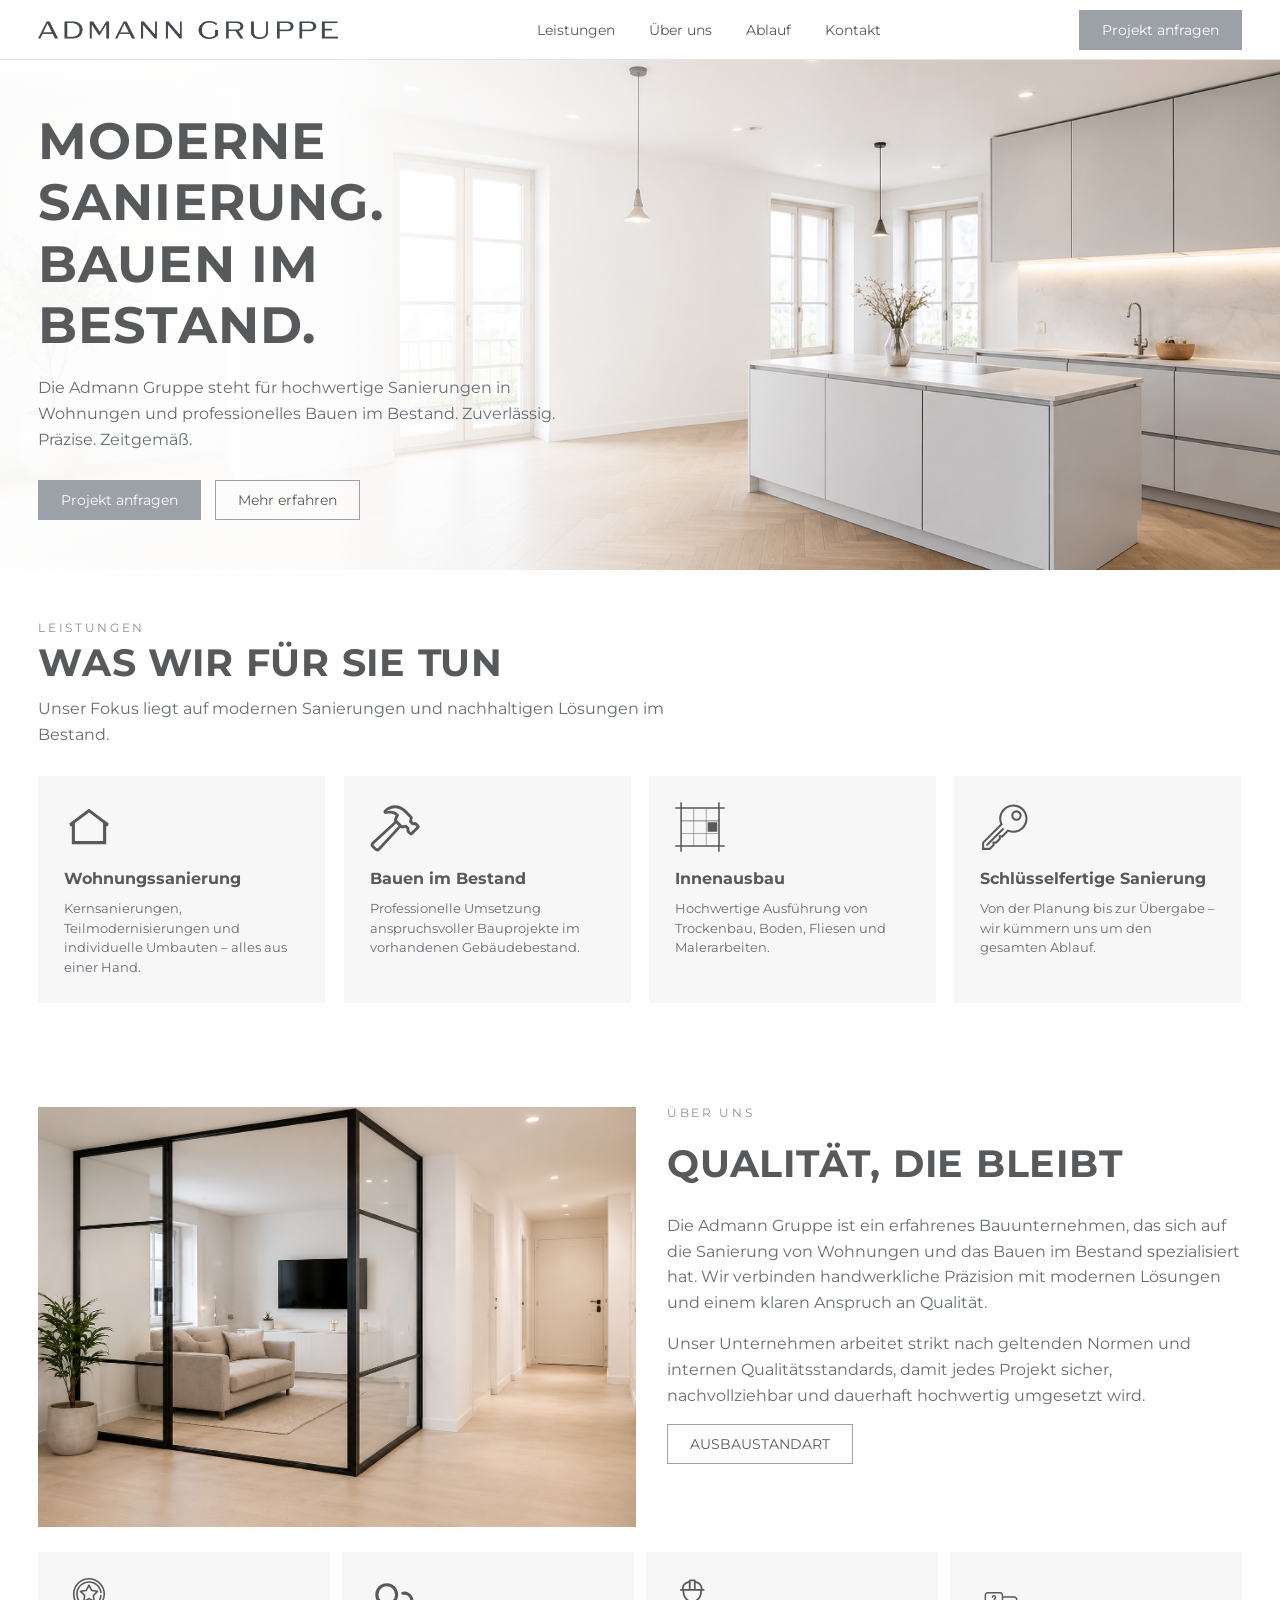
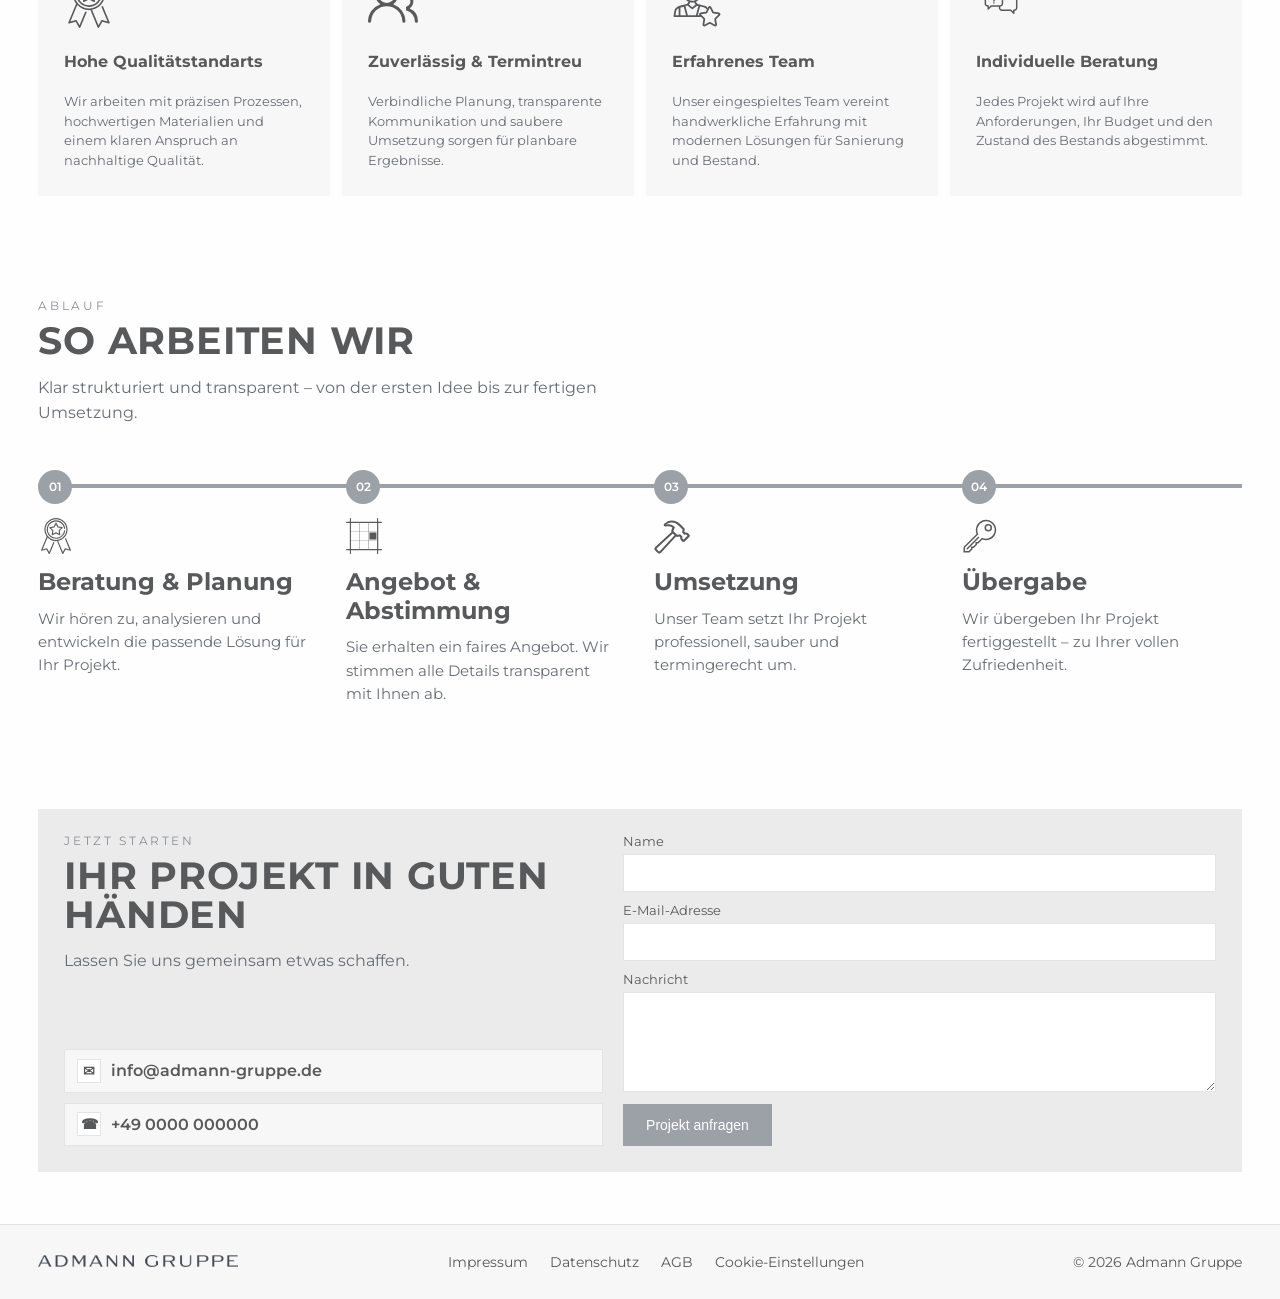
==== index.html @ e755b31b "pdf file add" ====
﻿<!doctype html>
<html lang="de">
<head>
  <meta charset="UTF-8">
  <meta name="viewport" content="width=device-width, initial-scale=1.0">
  <title>Admann Gruppe</title>
  <link rel="preconnect" href="https://fonts.googleapis.com">
  <link rel="preconnect" href="https://fonts.gstatic.com" crossorigin>
  <link href="https://fonts.googleapis.com/css2?family=Montserrat:wght@400;500;600;700&display=swap" rel="stylesheet">
  <link rel="stylesheet" href="css/reset.css">
  <link rel="stylesheet" href="css/styles.css">
</head>
<body>
  <header class="header">
    <div class="container nav">
      <a href="#">
        <img class="logo" src="assets/images/logo.png" alt="Admann Gruppe logo">
      </a>
      <nav class="menu">
        <a href="#services">Leistungen</a>
        <a href="#about">Über uns</a>
        <a href="#process">Ablauf</a>
        <a href="#contact">Kontakt</a>
      </nav>
      <a class="btn btn-fill" href="#contact">Projekt anfragen</a>
      <button class="burger" id="burger" aria-label="Menü öffnen" aria-expanded="false" aria-controls="mobileMenu">
        <span></span><span></span><span></span>
      </button>
    </div>
    <div class="mobile-overlay" id="mobileOverlay"></div>
    <nav class="mobile-menu" id="mobileMenu" aria-hidden="true">
      <button class="mobile-menu__close" id="mobileMenuClose" aria-label="Menü schließen">×</button>
      <a href="#services">Leistungen</a>
      <a href="#about">Über uns</a>
      <a href="#process">Ablauf</a>
      <a href="#contact">Kontakt</a>
      <a class="btn btn-fill" href="#contact">Projekt anfragen</a>
    </nav>
  </header>

  <main>
    <section class="hero">
      <div class="container">
        <div class="hero-content">
          <h1>MODERNE SANIERUNG.<br>BAUEN IM BESTAND.</h1>
          <p>Die Admann Gruppe steht für hochwertige Sanierungen in Wohnungen und professionelles Bauen im Bestand. Zuverlässig. Präzise. Zeitgemäß.</p>
          <div class="hero-actions">
            <a class="btn btn-fill" href="#contact">Projekt anfragen</a>
            <a class="btn btn-ghost" href="#services">Mehr erfahren</a>
          </div>
        </div>
      </div>
    </section>

    <section id="services" class="section services-section">
      <div class="container">
        <div class="services-label">LEISTUNGEN</div>
        <h2>WAS WIR FÜR SIE TUN</h2>
        <p class="services-lead">Unser Fokus liegt auf modernen Sanierungen und nachhaltigen Lösungen im Bestand.</p>
        <div class="services-cards">
          <article class="services-card">
            <img src="./assets/images/icons/home.svg" alt="">
            <h3>Wohnungssanierung</h3>
            <p>Kernsanierungen, Teilmodernisierungen und individuelle Umbauten – alles aus einer Hand.</p>
          </article>
          <article class="services-card">
            <img src="./assets/images/icons/hammer.svg" alt="">
            <h3>Bauen im Bestand</h3>
            <p>Professionelle Umsetzung anspruchsvoller Bauprojekte im vorhandenen Gebäudebestand.</p>
          </article>
          <article class="services-card">
            <img src="./assets/images/icons/square.svg" alt="">
            <h3>Innenausbau</h3>
            <p>Hochwertige Ausführung von Trockenbau, Boden, Fliesen und Malerarbeiten.</p>
          </article>
          <article class="services-card">
            <img src="./assets/images/icons/key.svg" alt="">
            <h3>Schlüsselfertige Sanierung</h3>
            <p>Von der Planung bis zur Übergabe – wir kümmern uns um den gesamten Ablauf.</p>
          </article>
        </div>
      </div>
    </section>

    <section id="about" class="section about-section">
      <div class="container">
        <div class="about-grid">
          <div class="about-image"></div>
          <div class="about-content">
            <div class="about-label">ÜBER UNS</div>
            <h2>QUALITÄT, DIE BLEIBT</h2>
            <p class="about-lead">Die Admann Gruppe ist ein erfahrenes Bauunternehmen, das sich auf die Sanierung von Wohnungen und das Bauen im Bestand spezialisiert hat. Wir verbinden handwerkliche Präzision mit modernen Lösungen und einem klaren Anspruch an Qualität.</p>
            <p class="about-standards">Unser Unternehmen arbeitet strikt nach geltenden Normen und internen Qualitätsstandards, damit jedes Projekt sicher, nachvollziehbar und dauerhaft hochwertig umgesetzt wird.</p>
            <a class="btn btn-ghost about-download" href="./assets/docs/ausbaustandard.pdf" target="_blank" rel="noopener">AUSBAUSTANDART</a>
          </div>
        </div>
        <div class="facts facts--about">
          <div class="fact-item">
            <img src="./assets/images/icons/quality.svg" alt="">
            <span>Hohe Qualitätstandarts</span>
            <p>Wir arbeiten mit präzisen Prozessen, hochwertigen Materialien und einem klaren Anspruch an nachhaltige Qualität.</p>
          </div>
          <div class="fact-item">
            <img src="./assets/images/icons/people.svg" alt="">
            <span>Zuverlässig & Termintreu</span>
            <p>Verbindliche Planung, transparente Kommunikation und saubere Umsetzung sorgen für planbare Ergebnisse.</p>
          </div>
          <div class="fact-item">
            <img src="./assets/images/icons/builder.svg" alt="">
            <span>Erfahrenes Team</span>
            <p>Unser eingespieltes Team vereint handwerkliche Erfahrung mit modernen Lösungen für Sanierung und Bestand.</p>
          </div>
          <div class="fact-item">
            <img src="./assets/images/icons/consultation.svg" alt="">
            <span>Individuelle Beratung</span>
            <p>Jedes Projekt wird auf Ihre Anforderungen, Ihr Budget und den Zustand des Bestands abgestimmt.</p>
          </div>
        </div>
      </div>
    </section>

    <section id="process" class="section process-section">
      <div class="container">
        <div class="process-label">ABLAUF</div>
        <h2>SO ARBEITEN WIR</h2>
        <p class="process-lead">Klar strukturiert und transparent – von der ersten Idee bis zur fertigen Umsetzung.</p>
        <div class="process-steps">
          <article class="timeline-item">
            <span class="timeline-point">01</span>
            <img src="./assets/images/icons/quality.svg" alt="">
            <div class="timeline-text">
              <h3>Beratung & Planung</h3>
              <p>Wir hören zu, analysieren und entwickeln die passende Lösung für Ihr Projekt.</p>
            </div>
          </article>
          <article class="timeline-item">
            <span class="timeline-point">02</span>
            <img src="./assets/images/icons/square.svg" alt="">
            <div class="timeline-text">
              <h3>Angebot & Abstimmung</h3>
              <p>Sie erhalten ein faires Angebot. Wir stimmen alle Details transparent mit Ihnen ab.</p>
            </div>
          </article>
          <article class="timeline-item">
            <span class="timeline-point">03</span>
            <img src="./assets/images/icons/hammer.svg" alt="">
            <div class="timeline-text">
              <h3>Umsetzung</h3>
              <p>Unser Team setzt Ihr Projekt professionell, sauber und termingerecht um.</p>
            </div>
          </article>
          <article class="timeline-item">
            <span class="timeline-point">04</span>
            <img src="./assets/images/icons/key.svg" alt="">
            <div class="timeline-text">
              <h3>Übergabe</h3>
              <p>Wir übergeben Ihr Projekt fertiggestellt – zu Ihrer vollen Zufriedenheit.</p>
            </div>
          </article>
        </div>
      </div>
    </section>

    <section id="contact" class="section contact-section">
      <div class="container cta">
        <div class="cta-intro">
          <div class="contact-label">JETZT STARTEN</div>
          <h2>IHR PROJEKT IN GUTEN HÄNDEN</h2>
          <p>Lassen Sie uns gemeinsam etwas schaffen.</p>
          <div class="contact-data">
            <p>
              <a href="mailto:info@admann-gruppe.de">
                <span class="contact-icon" aria-hidden="true">✉</span>
                <span>info@admann-gruppe.de</span>
              </a>
            </p>
            <p>
              <a href="tel:+490000000000">
                <span class="contact-icon" aria-hidden="true">☎</span>
                <span>+49 0000 000000</span>
              </a>
            </p>
          </div>
        </div>
        <form class="contact-form" action="#" method="post">
          <label>
            <span>Name</span>
            <input type="text" name="name" autocomplete="name" required>
          </label>
          <label>
            <span>E-Mail-Adresse</span>
            <input type="email" name="email" autocomplete="email" required>
          </label>
          <label>
            <span>Nachricht</span>
            <textarea name="message" rows="4" required></textarea>
          </label>
          <button class="btn btn-fill" type="submit">Projekt anfragen</button>
        </form>
      </div>
    </section>
  </main>

  <footer class="footer">
    <div class="container footer-row">
      <div><img src="assets/images/logo.png" alt="Admann Gruppe logo" width="200"></div>
      <div class="foot-links"><a href="./impressum.html">Impressum</a><a href="./datenschutz.html">Datenschutz</a><a href="./abg.html">AGB</a><a href="about:blank">Cookie-Einstellungen</a></div>
      <div>© <span id="year"></span> Admann Gruppe</div>
    </div>
  </footer>

  <div class="success-toast-backdrop" id="successToastBackdrop" aria-hidden="true"></div>
  <div class="success-toast" id="successToast" role="status" aria-live="polite" aria-hidden="true">
    <p>Vielen Dank! Ihre Nachricht wurde erfolgreich gesendet.</p>
    <button type="button" class="success-toast__close" id="successToastClose" aria-label="Meldung schließen">×</button>
  </div>

  <script src="script.js"></script>
</body>
</html>
---- css/styles.css ----
:root {
  --bg: #fefefe;
  --text: #58595b;
  --black: #000000;
  --light-gray: #f7f7f7;
  --medium-gray: #ededed;
  --gray: #9ca1a7;
  --muted: #676d74;
  --line: #e4e4e4;
  --card: #ebebeb;
}

* { box-sizing: border-box; }
body {
  margin: 0;
  font-family: "Montserrat", sans-serif;
  background: var(--bg);
  color: var(--text);
  padding-top: 60px;
  min-height: 100vh;
  display: flex;
  flex-direction: column;
}
main {
  flex: 1 0 auto;
}

a { color: inherit; text-decoration: none; }
.container { width: min(1440px, 94vw); margin: 0 auto; }

.header {
  position: fixed;
  top: 0;
  left: 0;
  width: 100%;
  height: 60px;
  background: #fff;
  border-bottom: 1px solid var(--line);
  z-index: 100;
}
.nav {
  min-height: 60px;
  display: flex;
  align-items: center;
  justify-content: space-between;
  gap: 24px;
}
.brand { letter-spacing: .08em; font-weight: 500; }
.logo {
  display: block;
  height: auto;
  width: 300px;
}
.menu { display: flex; gap: 34px; font-size: 14px; }
.menu a {
  position: relative;
  padding: 4px 0;
  transition: color .2s ease;
}
.menu a:hover {
  color: var(--black);
}
.burger {
  display: none;
  width: 38px;
  height: 38px;
  border: 1px solid var(--line);
  background: #fff;
  padding: 7px 7px;
  cursor: pointer;
}
.burger span {
  display: block;
  height: 2px;
  background: var(--text);
  margin: 4px 0;
  transition: transform .28s ease, opacity .2s ease;
}

.btn {
  padding: 12px 22px;
  border: 1px solid #9ca1a7;
  font-size: 14px;
  transition: background-color .2s ease, color .2s ease, border-color .2s ease, transform .12s ease;
  text-align: center;
}
.btn-fill { background: var(--gray); color: #fff; }
.btn-ghost { background: transparent; color: var(--text); }
.btn-fill:hover {
  background: var(--text);
  border-color: var(--text);
}
.btn-fill:active {
  background: #4f545b;
  border-color: #4f545b;
  transform: translateY(1px);
}
.btn-ghost:hover {
  background: var(--medium-gray);
  border-color: var(--gray);
  color: var(--text);
}
.btn-ghost:active {
  background: #e2e2e2;
  border-color: #8f959c;
  transform: translateY(1px);
}
.btn:focus-visible {
  outline: 2px solid var(--text);
  outline-offset: 2px;
}

.hero {
  position: relative;
  isolation: isolate;
  min-height: clamp(420px, 58vw, 510px);
  display: grid;
  align-items: center;
  background-image: url("../assets/images/hero.jpg");
  background-repeat: no-repeat;
  background-size: cover;
  background-position: right center;
}
.hero::before {
  content: "";
  position: absolute;
  inset: 0;
  background: linear-gradient(90deg, rgba(255,255,255,.96) 0 26%, rgba(255,255,255,.55) 46%, rgba(255,255,255,0) 72%);
  pointer-events: none;
  z-index: 0;
}
.hero-content {
  position: relative;
  z-index: 1;
  max-width: 560px;
}
h1 { margin: 0 0 20px; font-size: clamp(38px, 4vw, 58px); line-height: 1.2; letter-spacing: .02em; }
h2 { margin: 0 0 14px; font-size: clamp(28px, 3vw, 42px); letter-spacing: .02em; }
h3 { margin: 0 0 10px; font-size: 22px; }
p { margin: 0; color: var(--muted); line-height: 1.6; font-size: 16px; }
.hero-actions { margin-top: 28px; display: flex; gap: 14px; }

.section { padding: 52px 0; }
.services-label,
.about-label,
.process-label,
.contact-label {
  font-size: 12px;
  letter-spacing: .22em;
  color: #8a8f96;
  margin-bottom: 10px;
}

.services-lead,
.process-lead { max-width: 640px; margin-bottom: 28px; }

.services-cards {
  display: grid;
  grid-template-columns: repeat(4, minmax(0, 1fr));
  gap: 18px;
  align-items: stretch;
}
.services-card {
  background: var(--light-gray);
  padding: 26px;
  min-height: 210px;
  height: 100%;
  transition: transform .2s ease, box-shadow .2s ease;
  container-type: inline-size;
}
.services-card img {
  width: 50px;
  height: 50px;
  display: inline-block;
  margin-bottom: 14px;
  object-fit: contain;
}
.services-card:hover {
  transform: translateY(-3px);
  box-shadow: 0 12px 26px rgba(0,0,0,.08);
}
.services-card h3 {
  font-size: clamp(16px, 5.8cqw, 22px);
  line-height: 1.25;
  overflow-wrap: normal;
  word-break: normal;
}
.services-card p {
  font-size: clamp(13px, 3.9cqw, 16px);
  line-height: 1.5;
  overflow-wrap: normal;
  word-break: normal;
}

.about-grid {
  display: grid;
  grid-template-columns: minmax(0, 1.02fr) minmax(0, .98fr);
  gap: clamp(18px, 2.4vw, 34px);
  align-items: start;
}
.about-image {
  width: 100%;
  min-height: clamp(300px, 34vw, 420px);
  aspect-ratio: 16 / 10;
  background-image: url("../assets/images/uber-uns.png");
  background-repeat: no-repeat;
  background-size: cover;
  background-position: center;
}
.about-content {
  display: grid;
  gap: 16px;
  align-content: start;
  min-width: 0;
}
.about-lead {
  max-width: 62ch;
}
.about-standards {
  max-width: 62ch;
}
.about-download {
  justify-self: start;
}
.facts {
  margin-top: 4px;
  display: grid;
  grid-template-columns: repeat(4, minmax(120px, 1fr));
  gap: 12px;
  min-width: 0;
}
.facts--about {
  margin-top: clamp(16px, 2vw, 26px);
}
.fact-item {
  display: flex;
  flex-direction: column;
  align-items: flex-start;
  gap: 10px;
  padding: 26px;
  min-height: 210px;
  height: 100%;
  background: var(--light-gray);
  transition: transform .2s ease, box-shadow .2s ease;
  container-type: inline-size;
}
.fact-item img {
  width: 50px;
  height: 50px;
  display: inline-block;
  margin-bottom: 14px;
  object-fit: contain;
  flex: 0 0 50px;
}
.fact-item span {
  display: block;
  margin: 0 0 10px;
  font-size: clamp(16px, 5.8cqw, 22px);
  line-height: 1.25;
  letter-spacing: 0;
  font-weight: 700;
  color: var(--text);
  overflow-wrap: normal;
  word-break: normal;
}
.fact-item p {
  margin: 0;
  font-size: clamp(13px, 3.9cqw, 16px);
  line-height: 1.5;
  color: var(--muted);
  overflow-wrap: normal;
  word-break: normal;
}
.fact-item:hover {
  transform: translateY(-3px);
  box-shadow: 0 12px 26px rgba(0,0,0,.08);
}

.process-steps {
  position: relative;
  display: grid;
  grid-template-columns: repeat(4, 1fr);
  gap: 28px;
  padding-top: 14px;
}
.process-steps::before {
  content: "";
  position: absolute;
  left: 0;
  right: 0;
  top: 30px;
  height: 4px;
  background: var(--gray);
}
.timeline-item {
  position: relative;
  display: flex;
  flex-direction: column;
  align-items: flex-start;
  gap: 14px;
  padding-top: 2px;
}
.timeline-item img {
  width: 36px;
  height: 36px;
  object-fit: contain;
}
.timeline-point {
  width: 34px;
  height: 34px;
  border-radius: 50%;
  background: #9ca1a7;
  color: #fff;
  display: inline-grid;
  place-items: center;
  font-size: 12px;
  font-weight: 600;
  z-index: 1;
  transition: background-color .2s ease, color .2s ease;
}
.timeline-text h3 {
  margin: 0 0 10px;
  font-size: 24px;
  line-height: 1.2;
}
.timeline-text p {
  font-size: 15px;
  line-height: 1.55;
  max-width: 270px;
}
.timeline-item img {
  transition: transform .2s ease, opacity .2s ease;
}
@media (min-width: 1025px) {
  .timeline-item:hover img {
    transform: translateY(-2px);
    opacity: .9;
  }
  .timeline-item:hover .timeline-point {
    background: #878d94;
  }
}

.cta {
  background: var(--card);
  padding: 26px;
  display: grid;
  grid-template-columns: 1fr 1.1fr;
  gap: 20px;
  align-items: start;
}
.cta-intro {
  display: flex;
  flex-direction: column;
  height: 100%;
}
.contact-form {
  display: grid;
  gap: 12px;
}
.contact-form label {
  display: grid;
  gap: 6px;
  font-size: 13px;
}
.contact-form input,
.contact-form textarea {
  width: 100%;
  border: 1px solid var(--line);
  background: #fff;
  color: var(--text);
  padding: 10px 12px;
  font: inherit;
  transition: border-color .2s ease, background-color .2s ease, box-shadow .2s ease;
}
.contact-form textarea {
  resize: vertical;
  min-height: 100px;
}
.contact-form input:focus,
.contact-form textarea:focus {
  outline: none;
  border-color: var(--gray);
  background: #fcfcfc;
  box-shadow: 0 0 0 2px rgba(156,161,167,.22);
}
.contact-form .btn {
  justify-self: start;
}
.contact-data {
  margin-top: auto;
  display: grid;
  gap: 10px;
}
.contact-data a {
  display: inline-flex;
  align-items: center;
  gap: 10px;
  width: 100%;
  padding: 8px 12px;
  background: var(--light-gray);
  border: 1px solid var(--line);
  color: var(--text);
  font-size: 16px;
  font-weight: 600;
  text-decoration: none;
  transition: background-color .2s ease, color .2s ease, border-color .2s ease;
}
.contact-data a:hover {
  background: var(--medium-gray);
  border-color: #d5d8dc;
}
.contact-icon {
  width: 24px;
  height: 24px;
  display: inline-grid;
  place-items: center;
  border: 1px solid var(--line);
  background: #fff;
  font-size: 14px;
  line-height: 1;
  flex: 0 0 24px;
}

.footer {
  border-top: 1px solid var(--line);
  background: var(--light-gray);
}
.footer-row {
  min-height: 74px;
  display: flex;
  align-items: center;
  justify-content: space-between;
  gap: 18px;
  font-size: 14px;
}
.foot-links { display: flex; gap: 22px; }
@media (max-width: 1024px) {
  .footer-row {
    min-height: 0;
    padding: 14px 0;
    flex-wrap: wrap;
    justify-content: center;
    row-gap: 10px;
    column-gap: 16px;
    text-align: center;
  }
  .foot-links {
    width: 100%;
    justify-content: center;
    flex-wrap: wrap;
    gap: 10px 16px;
  }
}

.legal-page {
  min-height: 0;
  padding: 40px 0 56px;
}
.legal-card {
  background: var(--light-gray);
  border: 1px solid var(--line);
  padding: clamp(20px, 2.5vw, 34px);
  max-width: 1024px;
}
.legal-card h1 {
  margin: 0 0 22px;
  font-size: clamp(24px, 3.2vw, 36px);
  line-height: 1.15;
}
.legal-block {
  margin-bottom: 22px;
  padding-bottom: 14px;
  border-bottom: 1px solid var(--line);
}
.legal-block:last-child {
  margin-bottom: 0;
  padding-bottom: 0;
  border-bottom: 0;
}
.legal-label {
  display: block;
  margin-bottom: 10px;
  color: var(--text);
  font-size: 18px;
  line-height: 1.2;
  letter-spacing: 0;
  font-weight: 700;
  text-transform: none;
}
.legal-block p {
  line-height: 1.72;
}

.success-toast {
  position: fixed;
  left: 50%;
  top: 50%;
  display: flex;
  align-items: center;
  gap: 14px;
  width: min(420px, calc(100vw - 32px));
  height: 250px;
  padding: 14px 16px;
  border: 1px solid var(--medium-gray);
  background: var(--medium-gray);
  color: var(--text);
  box-shadow: 0 12px 34px rgba(0,0,0,.12);
  opacity: 0;
  visibility: hidden;
  transform: translate(-50%, -50%) scale(.96);
  transition: opacity .24s ease, transform .24s ease, visibility .24s ease;
  z-index: 150;
}
.success-toast.is-visible {
  opacity: 1;
  visibility: visible;
  transform: translate(-50%, -50%) scale(1);
}
.success-toast p {
  margin: 0;
  font-size: 14px;
  color: var(--text);
}
.success-toast__close {
  width: 28px;
  height: 28px;
  border: 1px solid rgba(255,255,255,.45);
  background: transparent;
  color: var(--gray);
  cursor: pointer;
  font-size: 18px;
  line-height: 1;
  flex: 0 0 28px;
}
.success-toast-backdrop {
  position: fixed;
  inset: 0;
  background: rgba(0,0,0,.18);
  opacity: 0;
  visibility: hidden;
  transition: opacity .24s ease, visibility .24s ease;
  z-index: 140;
}
.success-toast-backdrop.is-visible {
  opacity: 1;
  visibility: visible;
}

.reveal-on-scroll {
  opacity: 0;
  transform: translateY(14px);
  transition: opacity .5s ease, transform .5s ease;
}
.reveal-on-scroll.is-visible {
  opacity: 1;
  transform: translateY(0);
}

.mobile-overlay {
  position: fixed;
  inset: 0;
  background: rgba(0, 0, 0, .25);
  opacity: 0;
  visibility: hidden;
  transition: opacity .3s ease, visibility .3s ease;
  z-index: 40;
}

.mobile-menu {
  position: fixed;
  top: 0;
  right: 0;
  width: min(320px, 84vw);
  min-height: 100vh;
  background: #fff;
  border-left: 1px solid var(--line);
  display: flex;
  flex-direction: column;
  gap: 50px;
  padding: 90px 22px 24px;
  transform: translateX(100%);
  opacity: 0;
  visibility: hidden;
  transition: transform .32s ease, opacity .28s ease, visibility .32s ease;
  z-index: 60;
}
.mobile-menu__close {
  position: fixed;
  top: 11px;
  right: calc((100vw - min(1440px, 94vw)) / 2);
  width: 38px;
  height: 38px;
  border: 1px solid var(--line);
  background: #fff;
  color: var(--text);
  font-size: 26px;
  line-height: 1;
  cursor: pointer;
  z-index: 70;
}

.menu-open .mobile-overlay {
  opacity: 1;
  visibility: visible;
}

.menu-open .mobile-menu {
  transform: translateX(0);
  opacity: 1;
  visibility: visible;
}

@media (max-width: 1024px) {
  .nav > .btn.btn-fill { display: none; }
  .burger { display: block; }
}

@media (max-width: 1024px) {
  .services-cards { grid-template-columns: repeat(2, minmax(0, 1fr)); }
}

@media (max-width: 1024px) {
  .menu { display: none; }
  .about-grid, .cta { grid-template-columns: 1fr; }
  .contact-data { margin-top: 14px; }
  .facts { grid-template-columns: repeat(2, minmax(0, 1fr)); }
  .hero {
    min-height: clamp(430px, 68vw, 520px);
    background-position: 68% center;
  }
  .hero::before {
    background: linear-gradient(90deg, rgba(255,255,255,.96) 0 42%, rgba(255,255,255,.55) 72%, rgba(255,255,255,0) 88%);
  }
  .hero-content { max-width: 520px; }
  h1 { font-size: clamp(32px, 6.2vw, 46px); }
  .hero-actions { gap: 12px; flex-wrap: wrap; }
  .about-image {
    min-height: 0;
    aspect-ratio: 16 / 9;
    background-position: center;
    max-width: 820px;
    width: 100%;
  }
  .facts--about { margin-top: 14px; }
}

@media (max-width: 1100px) {
  .process-steps { gap: 22px; }
  .timeline-item img {
    width: 34px;
    height: 34px;
  }
  .timeline-point {
    width: 32px;
    height: 32px;
    font-size: 11px;
  }
  .timeline-text h3 { font-size: 21px; }
  .timeline-text p {
    font-size: 14px;
    max-width: 230px;
  }
}

@media (max-width: 1024px) {
  .process-steps {
    display: flex;
    flex-direction: column;
    gap: 24px;
    padding: 0;
  }
  .process-steps::before {
    display: block;
    left: 24px;
    right: auto;
    top: 0;
    bottom: 0;
    width: 1px;
    height: auto;
    transform: none;
  }
  .timeline-item {
    width: 100%;
    min-height: 0;
    gap: 10px;
    padding: 0 0 0 56px;
    margin: 0;
    align-items: flex-start;
  }
  .timeline-point {
    position: absolute;
    top: 0;
    left: 24px;
    transform: translate(-50%, 0);
    border: 1px solid var(--line);
  }
  .timeline-item img {
    position: static;
    width: 32px;
    height: 32px;
  }
  .timeline-text {
    width: 100%;
    max-width: none;
    padding: 0;
    background: transparent;
    border: 0;
    box-shadow: none;
  }
  .timeline-text h3 { font-size: 21px; }
  .timeline-text p { max-width: none; font-size: 14px; }
}

@media (max-width: 480px) {
  body { padding-top: 50px; }
  .header { height: 50px; }
  .nav { min-height: 50px; }
  .burger {
    width: 32px;
    height: 32px;
    padding: 6px 6px;
  }
  .burger span { margin: 3px 0; }
  .mobile-menu__close {
    top: 9px;
    width: 32px;
    height: 32px;
  }
  .hero {
    min-height: 460px;
    background-position: 74% center;
  }
  .hero::before {
    background: linear-gradient(90deg, rgba(255,255,255,.97) 0 58%, rgba(255,255,255,.70) 88%, rgba(255,255,255,0) 100%);
  }
  .hero-content { max-width: 100%; }
  h1 { font-size: clamp(28px, 8vw, 36px); }
  .hero-actions .btn { padding: 11px 18px; }
  .services-cards,
  .facts { grid-template-columns: 1fr; }
  .fact-item { min-height: 0; }
  .fact-item img {
    width: 44px;
    height: 44px;
    flex-basis: 44px;
  }
  .fact-item span { font-size: clamp(16px, 6.2cqw, 20px); }
  .fact-item p { font-size: clamp(13px, 4.2cqw, 15px); }
  .timeline-text h3 { font-size: 18px; }
  .timeline-text p { font-size: 13px; }
  .success-toast { width: calc(100vw - 24px); }
}

@media (max-width: 640px) {
  .process-steps::before {
    left: 42px;
    top: 0;
    bottom: 0;
  }
  .timeline-item {
    width: calc(100% - 42px);
    margin-left: auto;
    padding-left: 46px;
  }
  .timeline-point {
    left: 0;
    top: 2px;
    transform: translate(-50%, 0);
  }
}

@media (prefers-reduced-motion: reduce) {
  .services-card,
  .btn,
  .timeline-item img,
  .timeline-point,
  .success-toast,
  .success-toast-backdrop,
  .reveal-on-scroll,
  .contact-form input,
  .contact-form textarea {
    transition: none;
  }
  .reveal-on-scroll {
    opacity: 1;
    transform: none;
  }
}

@media (max-width: 480px) {
  .logo {
    width: 200px;
  }
}
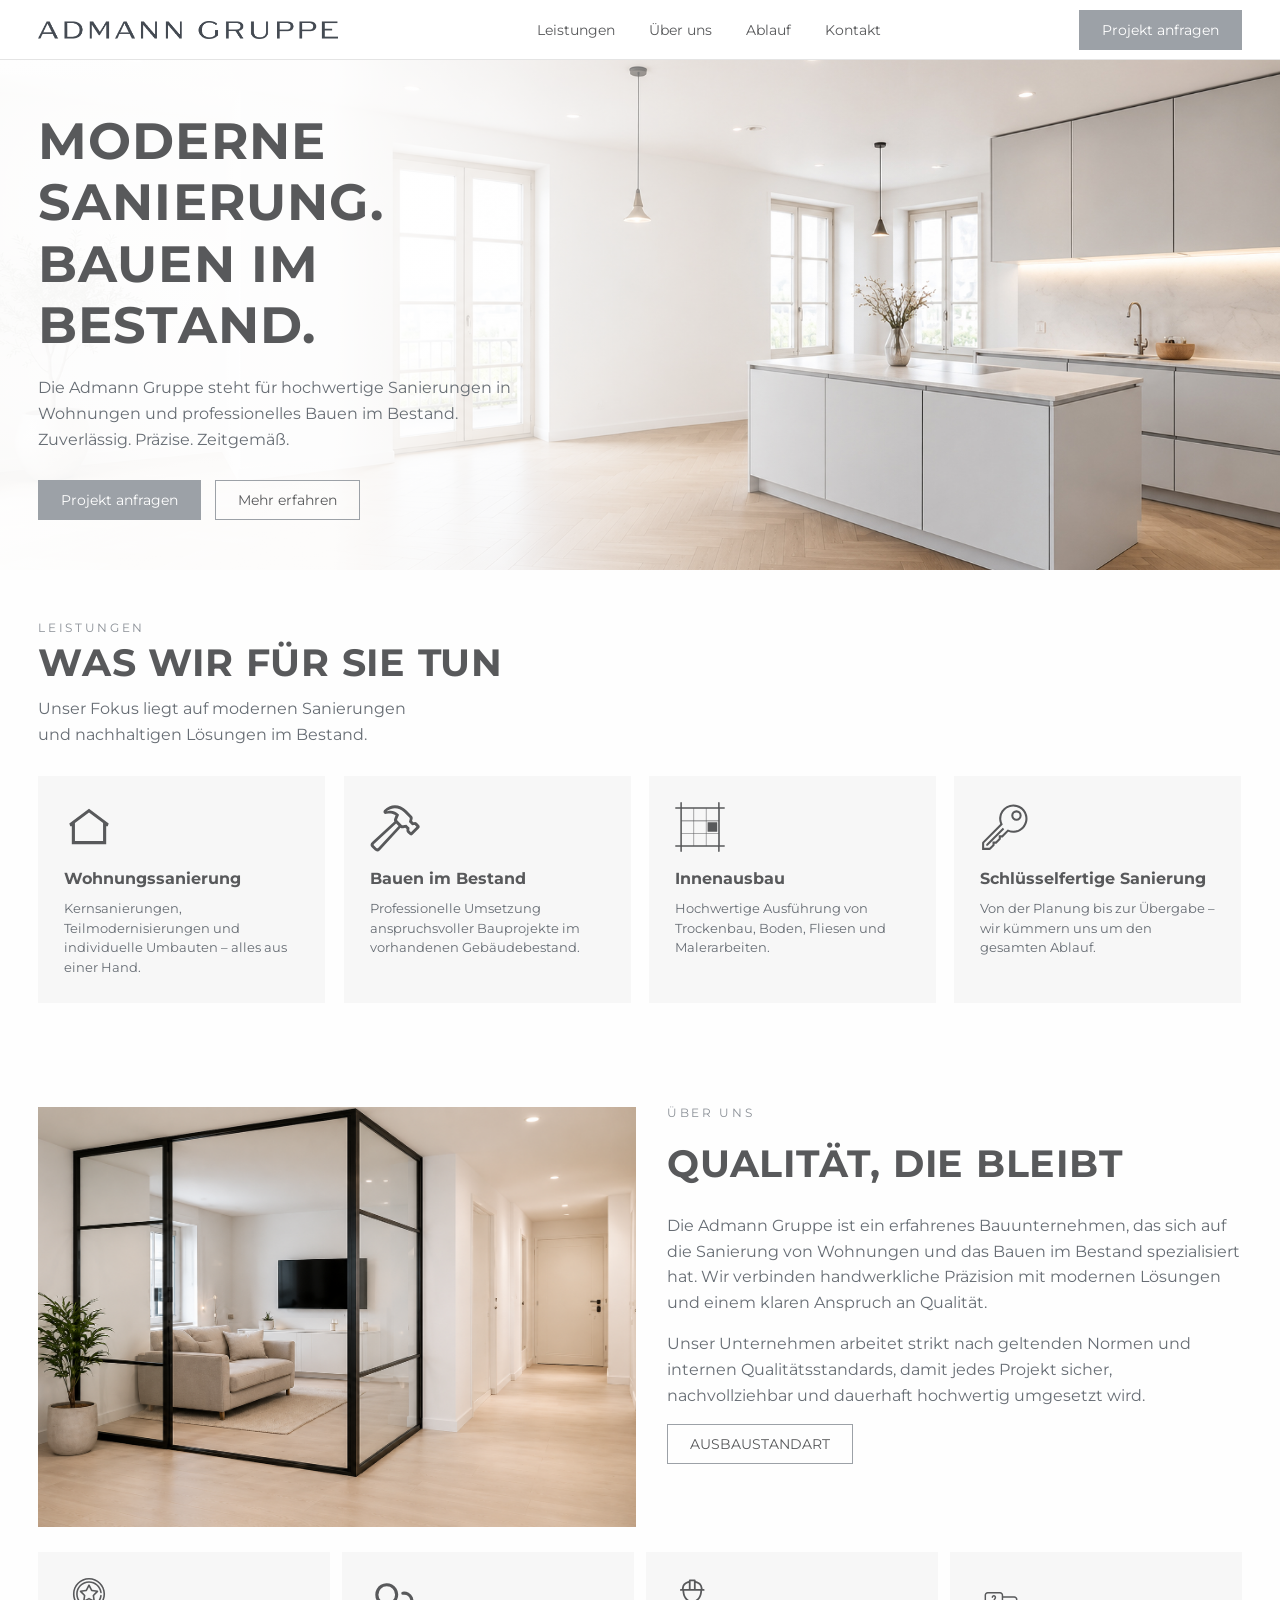
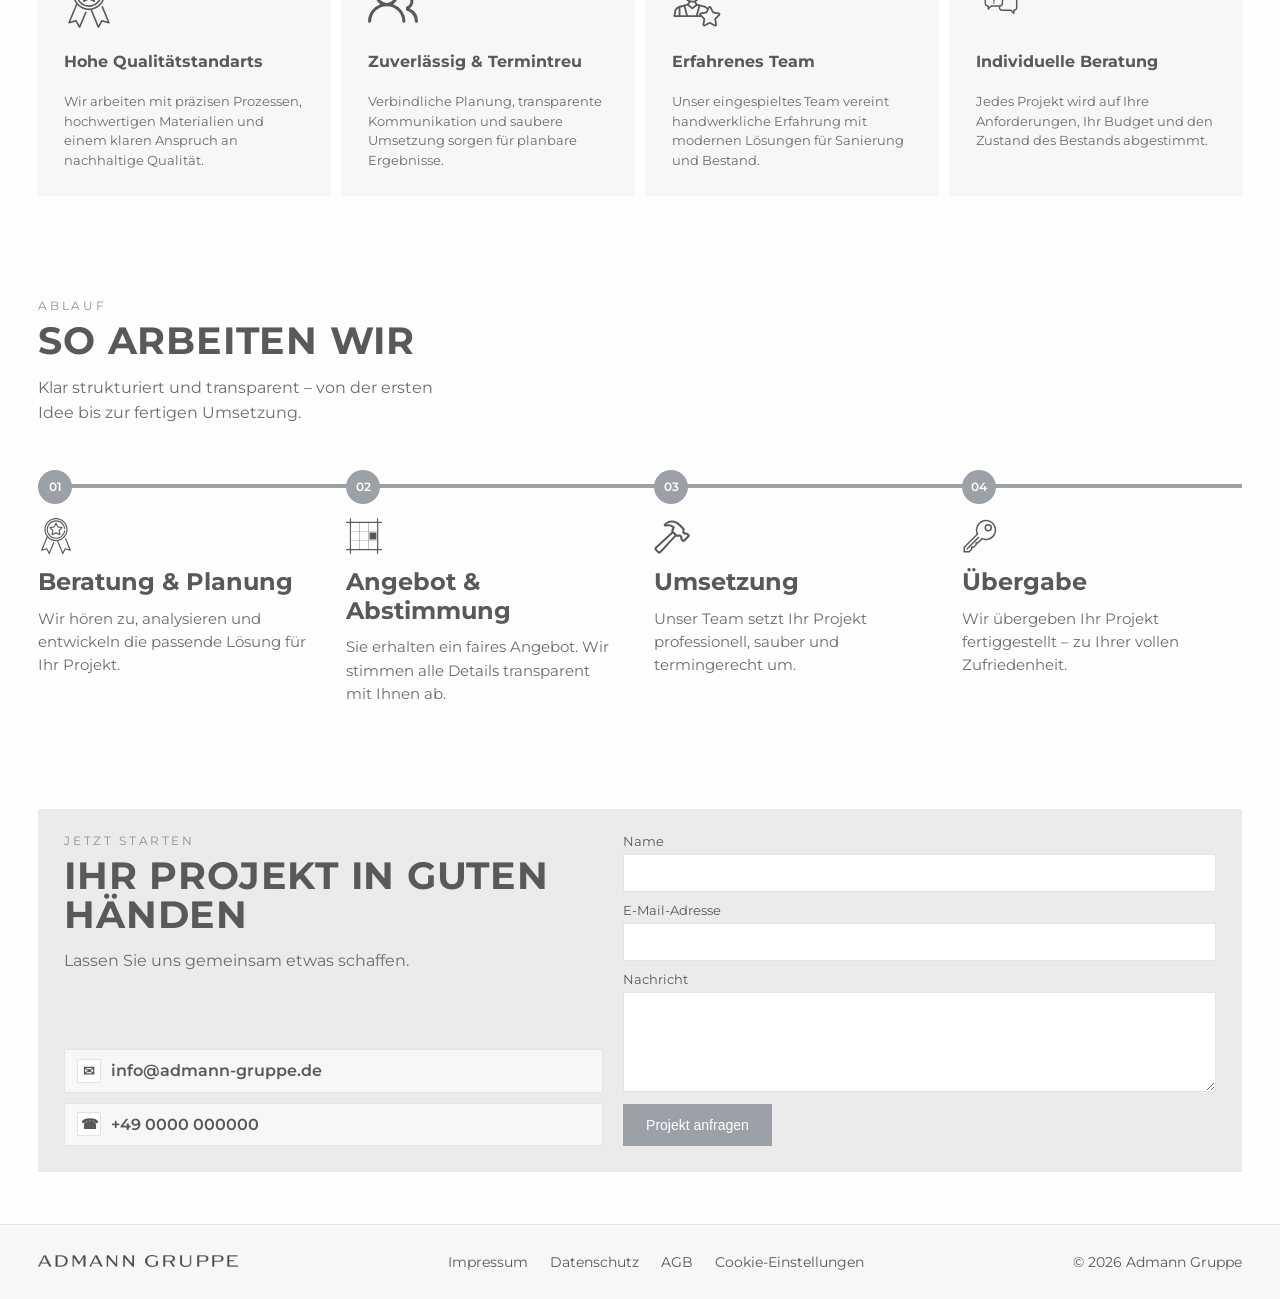
==== commit 86a223da: "text fix" ====
--- a/index.html
+++ b/index.html
@@ -43,7 +43,8 @@
       <div class="container">
         <div class="hero-content">
           <h1>MODERNE SANIERUNG.<br>BAUEN IM BESTAND.</h1>
-          <p>Die Admann Gruppe steht für hochwertige Sanierungen in Wohnungen und professionelles Bauen im Bestand. Zuverlässig. Präzise. Zeitgemäß.</p>
+          <p>Die Admann Gruppe steht für hochwertige Sanierungen in Wohnungen und professionelles Bauen im Bestand.</p>
+          <p>Zuverlässig. Präzise. Zeitgemäß.</p>
           <div class="hero-actions">
             <a class="btn btn-fill" href="#contact">Projekt anfragen</a>
             <a class="btn btn-ghost" href="#services">Mehr erfahren</a>
--- a/css/styles.css
+++ b/css/styles.css
@@ -152,7 +152,7 @@
 }
 
 .services-lead,
-.process-lead { max-width: 640px; margin-bottom: 28px; }
+.process-lead { max-width: 400px; margin-bottom: 28px; }
 
 .services-cards {
   display: grid;
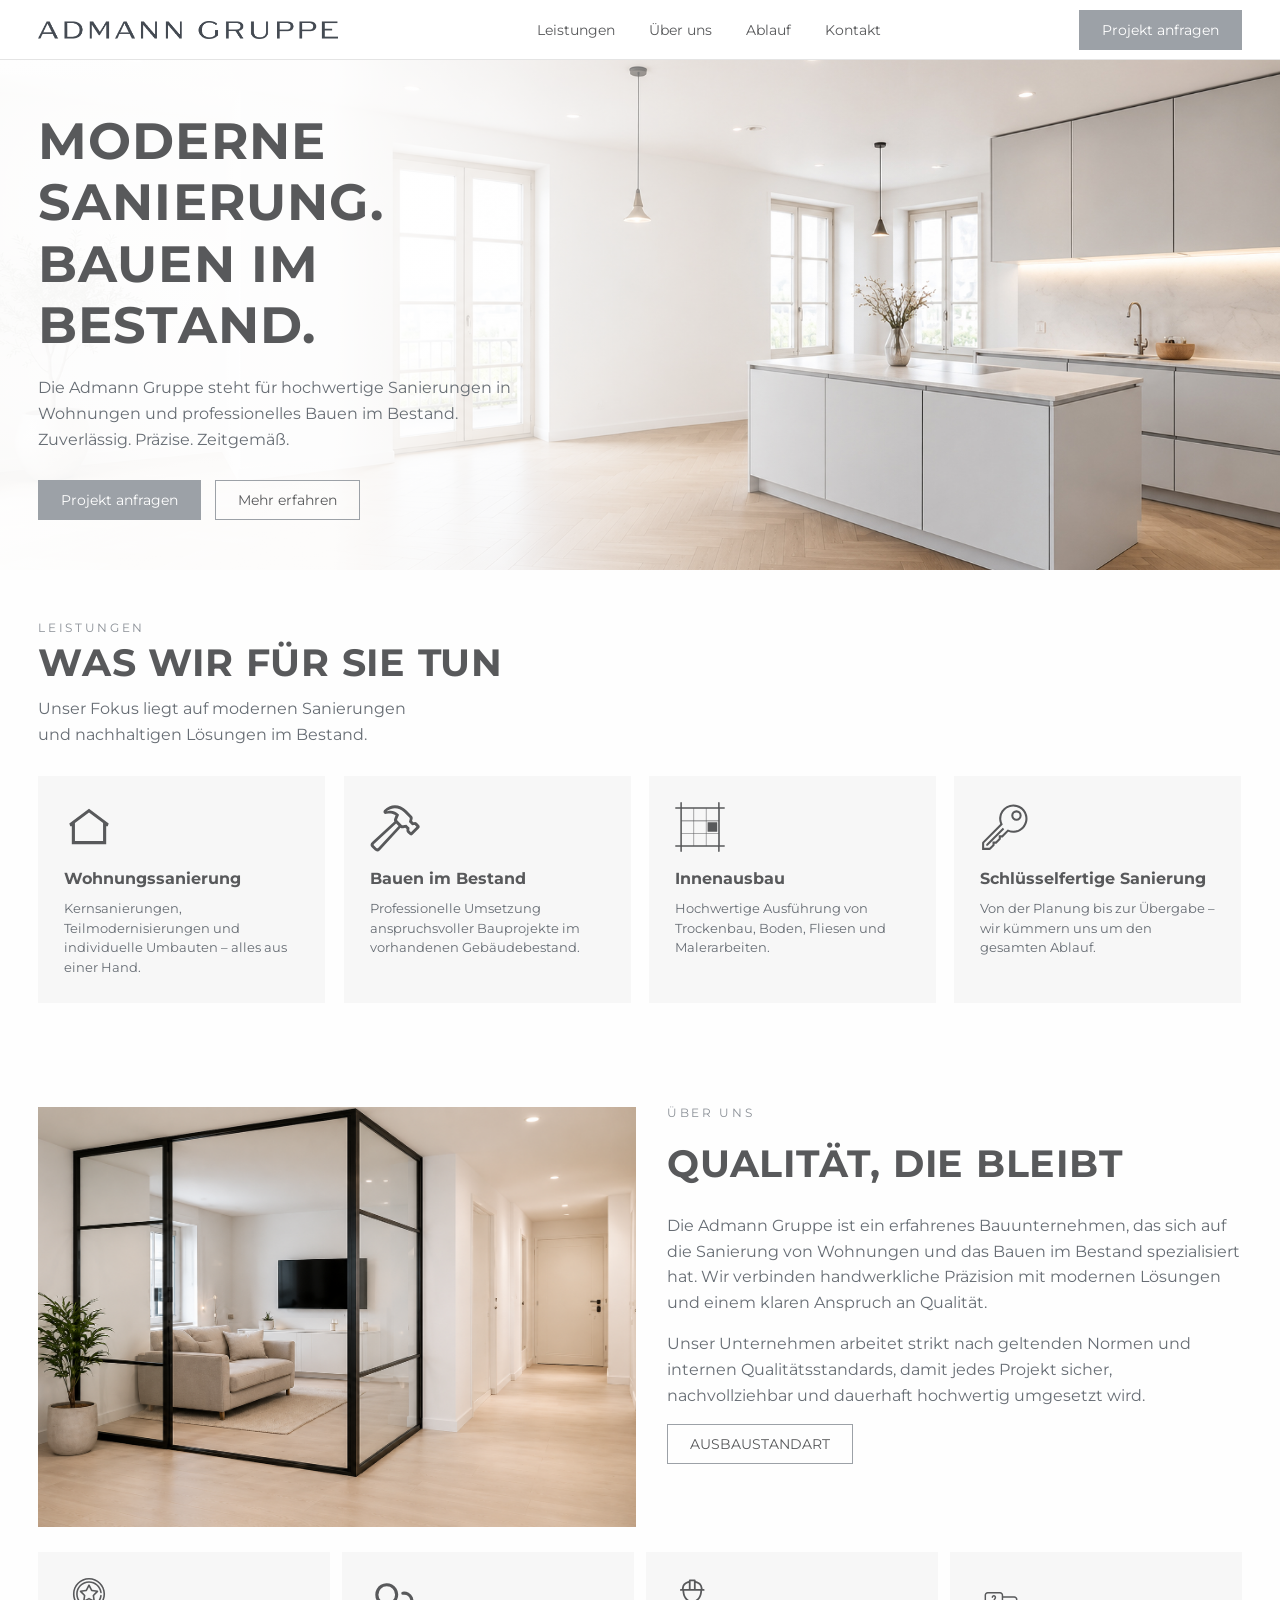
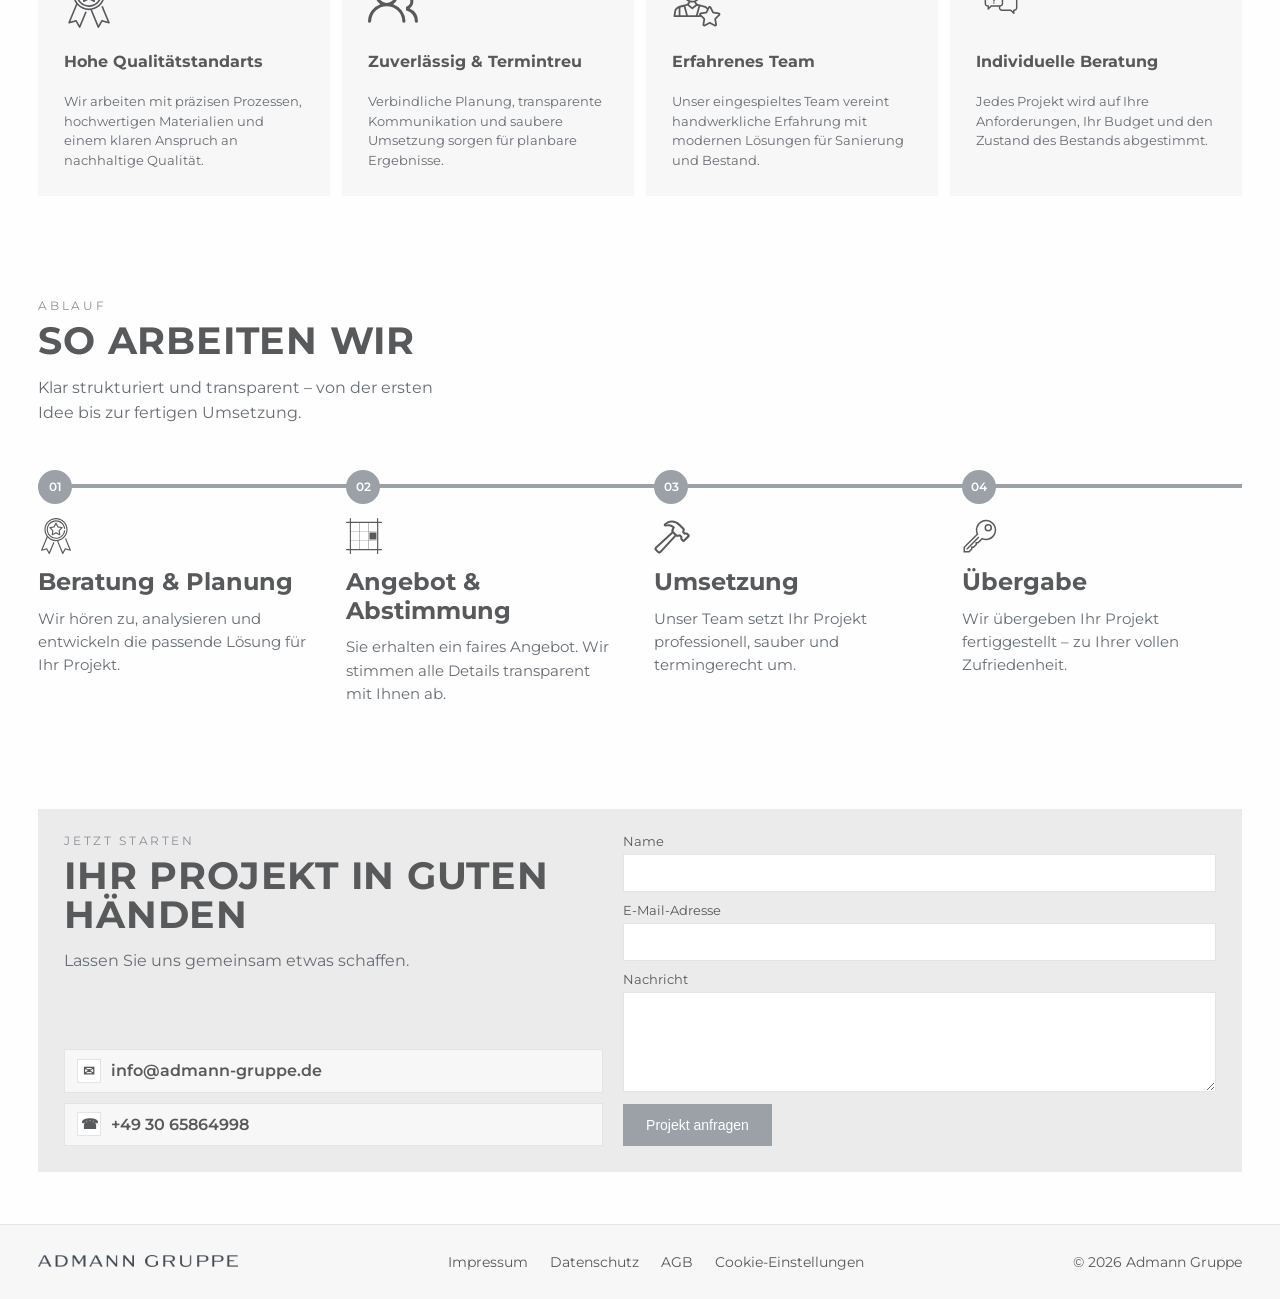
==== commit a4842e85: "text fix" ====
--- a/index.html
+++ b/index.html
@@ -176,9 +176,9 @@
               </a>
             </p>
             <p>
-              <a href="tel:+490000000000">
+              <a href="tel:+493065864998">
                 <span class="contact-icon" aria-hidden="true">☎</span>
-                <span>+49 0000 000000</span>
+                <span>+49 30 65864998</span>
               </a>
             </p>
           </div>
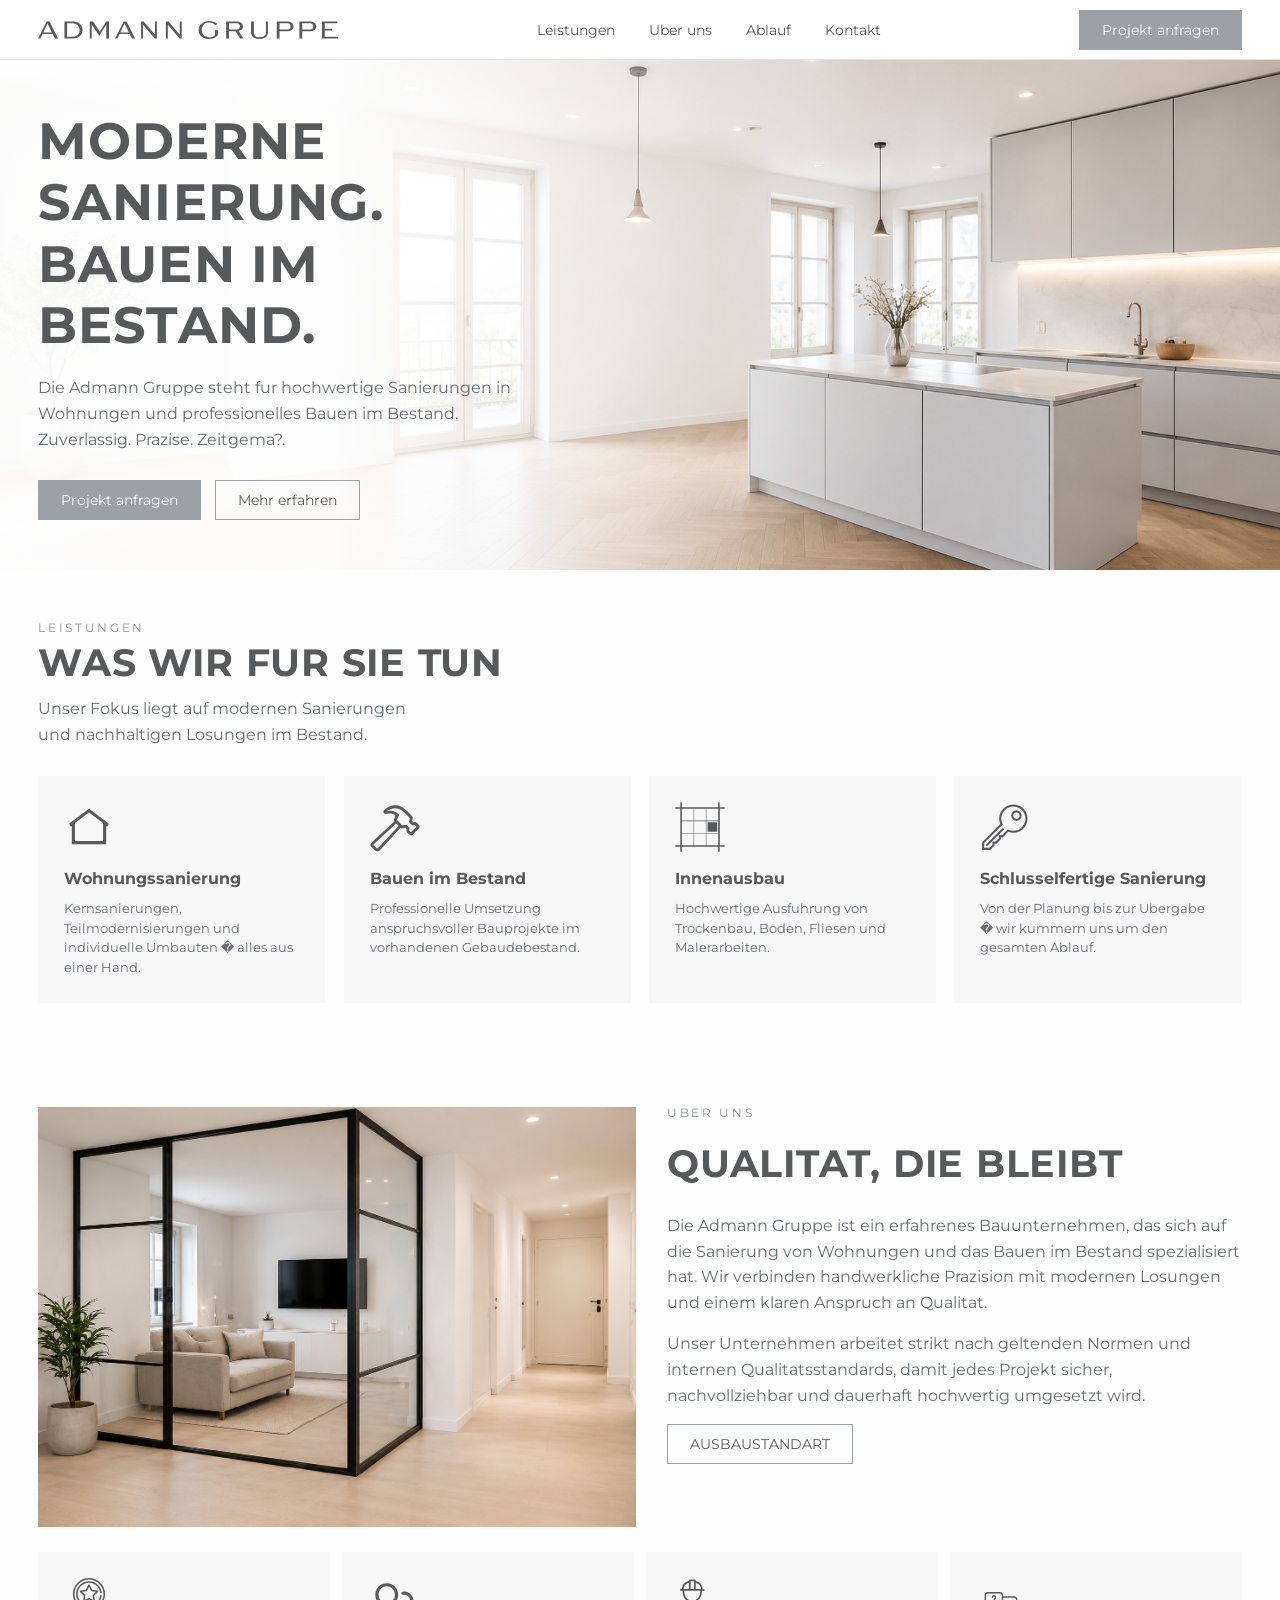
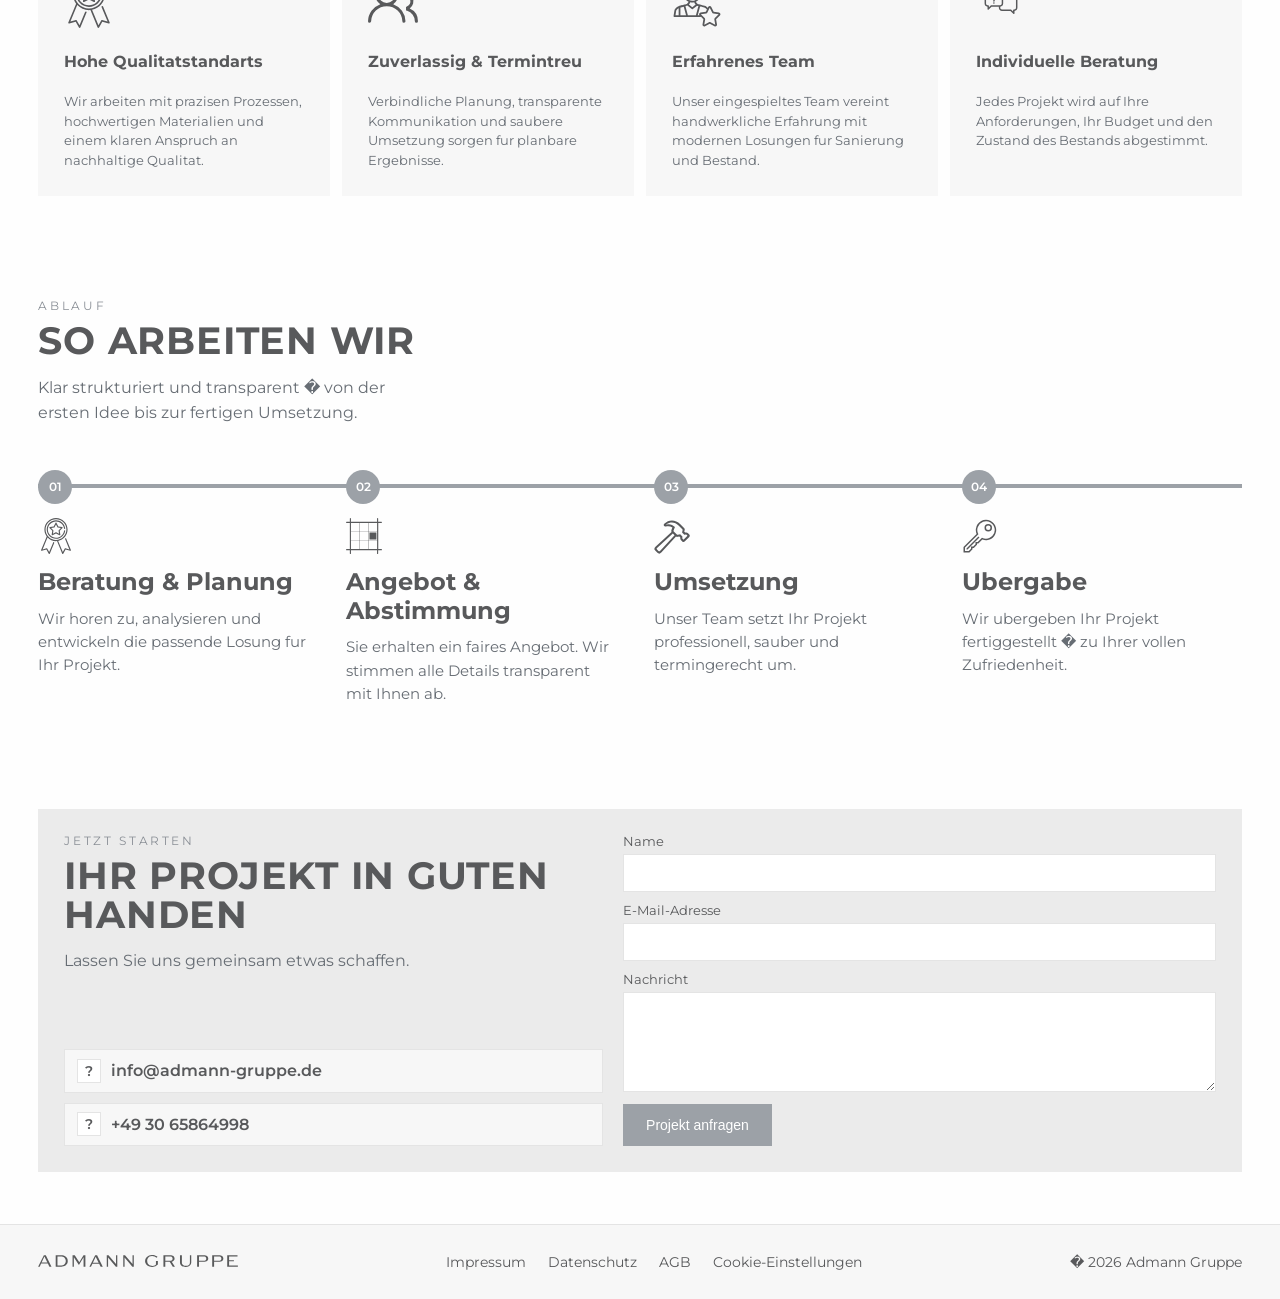
==== commit 496d6a0a: "logo fix" ====
--- a/index.html
+++ b/index.html
@@ -1,4 +1,4 @@
-﻿<!doctype html>
+<!doctype html>
 <html lang="de">
 <head>
   <meta charset="UTF-8">
@@ -14,27 +14,27 @@
   <header class="header">
     <div class="container nav">
       <a href="#">
-        <img class="logo" src="assets/images/logo.png" alt="Admann Gruppe logo">
+        <img class="logo" src="assets/images/logo.svg" alt="Admann Gruppe logo">
       </a>
       <nav class="menu">
-        <a href="#services">Leistungen</a>
-        <a href="#about">Über uns</a>
-        <a href="#process">Ablauf</a>
-        <a href="#contact">Kontakt</a>
+        <a href="#leistungen">Leistungen</a>
+        <a href="#uber-uns">Uber uns</a>
+        <a href="#ablauf">Ablauf</a>
+        <a href="#kontakt">Kontakt</a>
       </nav>
-      <a class="btn btn-fill" href="#contact">Projekt anfragen</a>
-      <button class="burger" id="burger" aria-label="Menü öffnen" aria-expanded="false" aria-controls="mobileMenu">
+      <a class="btn btn-fill" href="#kontakt">Projekt anfragen</a>
+      <button class="burger" id="burger" aria-label="Menu offnen" aria-expanded="false" aria-controls="mobileMenu">
         <span></span><span></span><span></span>
       </button>
     </div>
     <div class="mobile-overlay" id="mobileOverlay"></div>
     <nav class="mobile-menu" id="mobileMenu" aria-hidden="true">
-      <button class="mobile-menu__close" id="mobileMenuClose" aria-label="Menü schließen">×</button>
-      <a href="#services">Leistungen</a>
-      <a href="#about">Über uns</a>
-      <a href="#process">Ablauf</a>
-      <a href="#contact">Kontakt</a>
-      <a class="btn btn-fill" href="#contact">Projekt anfragen</a>
+      <button class="mobile-menu__close" id="mobileMenuClose" aria-label="Menu schlie?en">?</button>
+      <a href="#leistungen">Leistungen</a>
+      <a href="#uber-uns">Uber uns</a>
+      <a href="#ablauf">Ablauf</a>
+      <a href="#kontakt">Kontakt</a>
+      <a class="btn btn-fill" href="#kontakt">Projekt anfragen</a>
     </nav>
   </header>
 
@@ -43,73 +43,73 @@
       <div class="container">
         <div class="hero-content">
           <h1>MODERNE SANIERUNG.<br>BAUEN IM BESTAND.</h1>
-          <p>Die Admann Gruppe steht für hochwertige Sanierungen in Wohnungen und professionelles Bauen im Bestand.</p>
-          <p>Zuverlässig. Präzise. Zeitgemäß.</p>
+          <p>Die Admann Gruppe steht fur hochwertige Sanierungen in Wohnungen und professionelles Bauen im Bestand.</p>
+          <p>Zuverlassig. Prazise. Zeitgema?.</p>
           <div class="hero-actions">
-            <a class="btn btn-fill" href="#contact">Projekt anfragen</a>
-            <a class="btn btn-ghost" href="#services">Mehr erfahren</a>
-          </div>
-        </div>
-      </div>
-    </section>
-
-    <section id="services" class="section services-section">
+            <a class="btn btn-fill" href="#kontakt">Projekt anfragen</a>
+            <a class="btn btn-ghost" href="#leistungen">Mehr erfahren</a>
+          </div>
+        </div>
+      </div>
+    </section>
+
+    <section id="leistungen" class="section services-section">
       <div class="container">
         <div class="services-label">LEISTUNGEN</div>
-        <h2>WAS WIR FÜR SIE TUN</h2>
-        <p class="services-lead">Unser Fokus liegt auf modernen Sanierungen und nachhaltigen Lösungen im Bestand.</p>
+        <h2>WAS WIR FUR SIE TUN</h2>
+        <p class="services-lead">Unser Fokus liegt auf modernen Sanierungen und nachhaltigen Losungen im Bestand.</p>
         <div class="services-cards">
           <article class="services-card">
             <img src="./assets/images/icons/home.svg" alt="">
             <h3>Wohnungssanierung</h3>
-            <p>Kernsanierungen, Teilmodernisierungen und individuelle Umbauten – alles aus einer Hand.</p>
+            <p>Kernsanierungen, Teilmodernisierungen und individuelle Umbauten � alles aus einer Hand.</p>
           </article>
           <article class="services-card">
             <img src="./assets/images/icons/hammer.svg" alt="">
             <h3>Bauen im Bestand</h3>
-            <p>Professionelle Umsetzung anspruchsvoller Bauprojekte im vorhandenen Gebäudebestand.</p>
+            <p>Professionelle Umsetzung anspruchsvoller Bauprojekte im vorhandenen Gebaudebestand.</p>
           </article>
           <article class="services-card">
             <img src="./assets/images/icons/square.svg" alt="">
             <h3>Innenausbau</h3>
-            <p>Hochwertige Ausführung von Trockenbau, Boden, Fliesen und Malerarbeiten.</p>
+            <p>Hochwertige Ausfuhrung von Trockenbau, Boden, Fliesen und Malerarbeiten.</p>
           </article>
           <article class="services-card">
             <img src="./assets/images/icons/key.svg" alt="">
-            <h3>Schlüsselfertige Sanierung</h3>
-            <p>Von der Planung bis zur Übergabe – wir kümmern uns um den gesamten Ablauf.</p>
-          </article>
-        </div>
-      </div>
-    </section>
-
-    <section id="about" class="section about-section">
+            <h3>Schlusselfertige Sanierung</h3>
+            <p>Von der Planung bis zur Ubergabe � wir kummern uns um den gesamten Ablauf.</p>
+          </article>
+        </div>
+      </div>
+    </section>
+
+    <section id="uber-uns" class="section about-section">
       <div class="container">
         <div class="about-grid">
           <div class="about-image"></div>
           <div class="about-content">
-            <div class="about-label">ÜBER UNS</div>
-            <h2>QUALITÄT, DIE BLEIBT</h2>
-            <p class="about-lead">Die Admann Gruppe ist ein erfahrenes Bauunternehmen, das sich auf die Sanierung von Wohnungen und das Bauen im Bestand spezialisiert hat. Wir verbinden handwerkliche Präzision mit modernen Lösungen und einem klaren Anspruch an Qualität.</p>
-            <p class="about-standards">Unser Unternehmen arbeitet strikt nach geltenden Normen und internen Qualitätsstandards, damit jedes Projekt sicher, nachvollziehbar und dauerhaft hochwertig umgesetzt wird.</p>
+            <div class="about-label">UBER UNS</div>
+            <h2>QUALITAT, DIE BLEIBT</h2>
+            <p class="about-lead">Die Admann Gruppe ist ein erfahrenes Bauunternehmen, das sich auf die Sanierung von Wohnungen und das Bauen im Bestand spezialisiert hat. Wir verbinden handwerkliche Prazision mit modernen Losungen und einem klaren Anspruch an Qualitat.</p>
+            <p class="about-standards">Unser Unternehmen arbeitet strikt nach geltenden Normen und internen Qualitatsstandards, damit jedes Projekt sicher, nachvollziehbar und dauerhaft hochwertig umgesetzt wird.</p>
             <a class="btn btn-ghost about-download" href="./assets/docs/ausbaustandard.pdf" target="_blank" rel="noopener">AUSBAUSTANDART</a>
           </div>
         </div>
         <div class="facts facts--about">
           <div class="fact-item">
             <img src="./assets/images/icons/quality.svg" alt="">
-            <span>Hohe Qualitätstandarts</span>
-            <p>Wir arbeiten mit präzisen Prozessen, hochwertigen Materialien und einem klaren Anspruch an nachhaltige Qualität.</p>
+            <span>Hohe Qualitatstandarts</span>
+            <p>Wir arbeiten mit prazisen Prozessen, hochwertigen Materialien und einem klaren Anspruch an nachhaltige Qualitat.</p>
           </div>
           <div class="fact-item">
             <img src="./assets/images/icons/people.svg" alt="">
-            <span>Zuverlässig & Termintreu</span>
-            <p>Verbindliche Planung, transparente Kommunikation und saubere Umsetzung sorgen für planbare Ergebnisse.</p>
+            <span>Zuverlassig & Termintreu</span>
+            <p>Verbindliche Planung, transparente Kommunikation und saubere Umsetzung sorgen fur planbare Ergebnisse.</p>
           </div>
           <div class="fact-item">
             <img src="./assets/images/icons/builder.svg" alt="">
             <span>Erfahrenes Team</span>
-            <p>Unser eingespieltes Team vereint handwerkliche Erfahrung mit modernen Lösungen für Sanierung und Bestand.</p>
+            <p>Unser eingespieltes Team vereint handwerkliche Erfahrung mit modernen Losungen fur Sanierung und Bestand.</p>
           </div>
           <div class="fact-item">
             <img src="./assets/images/icons/consultation.svg" alt="">
@@ -120,18 +120,18 @@
       </div>
     </section>
 
-    <section id="process" class="section process-section">
+    <section id="ablauf" class="section process-section">
       <div class="container">
         <div class="process-label">ABLAUF</div>
         <h2>SO ARBEITEN WIR</h2>
-        <p class="process-lead">Klar strukturiert und transparent – von der ersten Idee bis zur fertigen Umsetzung.</p>
+        <p class="process-lead">Klar strukturiert und transparent � von der ersten Idee bis zur fertigen Umsetzung.</p>
         <div class="process-steps">
           <article class="timeline-item">
             <span class="timeline-point">01</span>
             <img src="./assets/images/icons/quality.svg" alt="">
             <div class="timeline-text">
               <h3>Beratung & Planung</h3>
-              <p>Wir hören zu, analysieren und entwickeln die passende Lösung für Ihr Projekt.</p>
+              <p>Wir horen zu, analysieren und entwickeln die passende Losung fur Ihr Projekt.</p>
             </div>
           </article>
           <article class="timeline-item">
@@ -154,30 +154,30 @@
             <span class="timeline-point">04</span>
             <img src="./assets/images/icons/key.svg" alt="">
             <div class="timeline-text">
-              <h3>Übergabe</h3>
-              <p>Wir übergeben Ihr Projekt fertiggestellt – zu Ihrer vollen Zufriedenheit.</p>
-            </div>
-          </article>
-        </div>
-      </div>
-    </section>
-
-    <section id="contact" class="section contact-section">
+              <h3>Ubergabe</h3>
+              <p>Wir ubergeben Ihr Projekt fertiggestellt � zu Ihrer vollen Zufriedenheit.</p>
+            </div>
+          </article>
+        </div>
+      </div>
+    </section>
+
+    <section id="kontakt" class="section contact-section">
       <div class="container cta">
         <div class="cta-intro">
           <div class="contact-label">JETZT STARTEN</div>
-          <h2>IHR PROJEKT IN GUTEN HÄNDEN</h2>
+          <h2>IHR PROJEKT IN GUTEN HANDEN</h2>
           <p>Lassen Sie uns gemeinsam etwas schaffen.</p>
           <div class="contact-data">
             <p>
               <a href="mailto:info@admann-gruppe.de">
-                <span class="contact-icon" aria-hidden="true">✉</span>
+                <span class="contact-icon" aria-hidden="true">?</span>
                 <span>info@admann-gruppe.de</span>
               </a>
             </p>
             <p>
               <a href="tel:+493065864998">
-                <span class="contact-icon" aria-hidden="true">☎</span>
+                <span class="contact-icon" aria-hidden="true">?</span>
                 <span>+49 30 65864998</span>
               </a>
             </p>
@@ -204,16 +204,16 @@
 
   <footer class="footer">
     <div class="container footer-row">
-      <div><img src="assets/images/logo.png" alt="Admann Gruppe logo" width="200"></div>
-      <div class="foot-links"><a href="./impressum.html">Impressum</a><a href="./datenschutz.html">Datenschutz</a><a href="./abg.html">AGB</a><a href="about:blank">Cookie-Einstellungen</a></div>
-      <div>© <span id="year"></span> Admann Gruppe</div>
+      <div><img src="assets/images/logo.svg" alt="Admann Gruppe logo" width="200"></div>
+      <div class="foot-links"><a href="./impressum.html">Impressum</a><a href="./datenschutz.html">Datenschutz</a><a href="./agb.html">AGB</a><a href="about:blank">Cookie-Einstellungen</a></div>
+      <div>� <span id="year"></span> Admann Gruppe</div>
     </div>
   </footer>
 
   <div class="success-toast-backdrop" id="successToastBackdrop" aria-hidden="true"></div>
   <div class="success-toast" id="successToast" role="status" aria-live="polite" aria-hidden="true">
     <p>Vielen Dank! Ihre Nachricht wurde erfolgreich gesendet.</p>
-    <button type="button" class="success-toast__close" id="successToastClose" aria-label="Meldung schließen">×</button>
+    <button type="button" class="success-toast__close" id="successToastClose" aria-label="Meldung schlie?en">?</button>
   </div>
 
   <script src="script.js"></script>
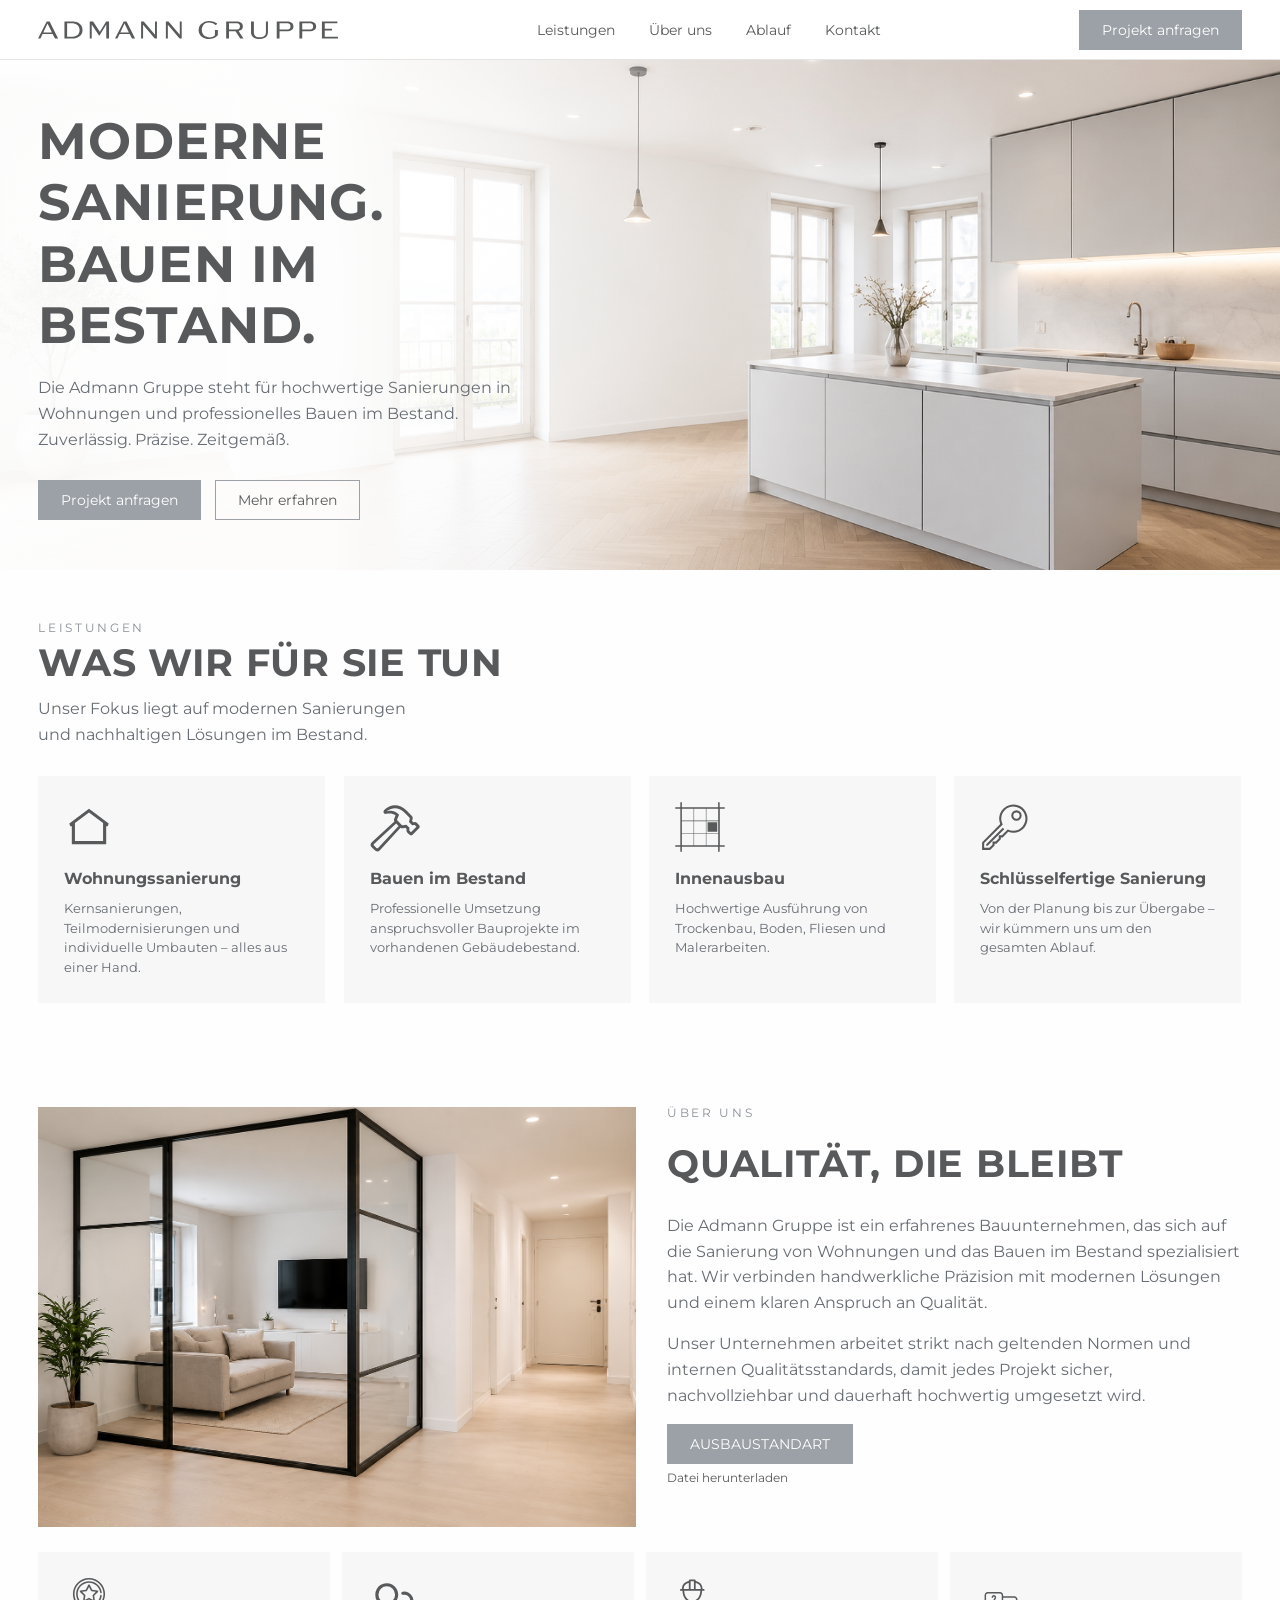
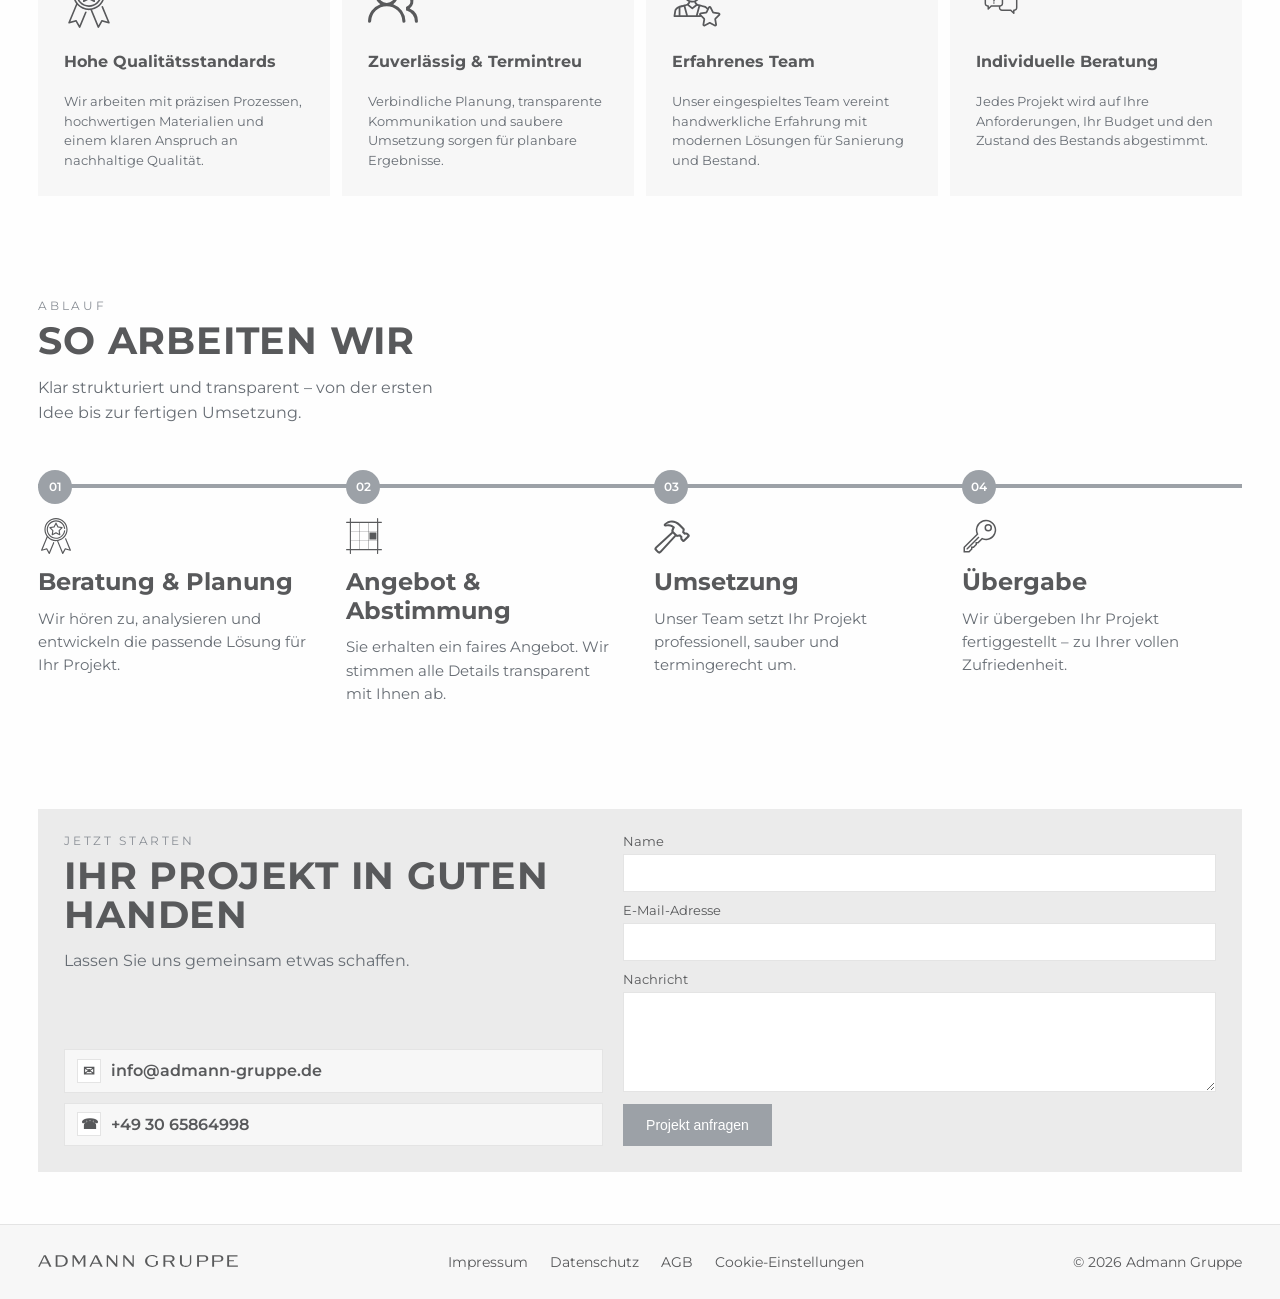
==== commit a24176fc: "logo fix" ====
--- a/index.html
+++ b/index.html
@@ -18,20 +18,20 @@
       </a>
       <nav class="menu">
         <a href="#leistungen">Leistungen</a>
-        <a href="#uber-uns">Uber uns</a>
+        <a href="#uber-uns">Über uns</a>
         <a href="#ablauf">Ablauf</a>
         <a href="#kontakt">Kontakt</a>
       </nav>
       <a class="btn btn-fill" href="#kontakt">Projekt anfragen</a>
-      <button class="burger" id="burger" aria-label="Menu offnen" aria-expanded="false" aria-controls="mobileMenu">
+      <button class="burger" id="burger" aria-label="Menü öffnen" aria-expanded="false" aria-controls="mobileMenu">
         <span></span><span></span><span></span>
       </button>
     </div>
     <div class="mobile-overlay" id="mobileOverlay"></div>
     <nav class="mobile-menu" id="mobileMenu" aria-hidden="true">
-      <button class="mobile-menu__close" id="mobileMenuClose" aria-label="Menu schlie?en">?</button>
+      <button class="mobile-menu__close" id="mobileMenuClose" aria-label="Menü schließen">&times;</button>
       <a href="#leistungen">Leistungen</a>
-      <a href="#uber-uns">Uber uns</a>
+      <a href="#uber-uns">Über uns</a>
       <a href="#ablauf">Ablauf</a>
       <a href="#kontakt">Kontakt</a>
       <a class="btn btn-fill" href="#kontakt">Projekt anfragen</a>
@@ -43,8 +43,8 @@
       <div class="container">
         <div class="hero-content">
           <h1>MODERNE SANIERUNG.<br>BAUEN IM BESTAND.</h1>
-          <p>Die Admann Gruppe steht fur hochwertige Sanierungen in Wohnungen und professionelles Bauen im Bestand.</p>
-          <p>Zuverlassig. Prazise. Zeitgema?.</p>
+          <p>Die Admann Gruppe steht für hochwertige Sanierungen in Wohnungen und professionelles Bauen im Bestand.</p>
+          <p>Zuverlässig. Präzise. Zeitgemäß.</p>
           <div class="hero-actions">
             <a class="btn btn-fill" href="#kontakt">Projekt anfragen</a>
             <a class="btn btn-ghost" href="#leistungen">Mehr erfahren</a>
@@ -56,28 +56,28 @@
     <section id="leistungen" class="section services-section">
       <div class="container">
         <div class="services-label">LEISTUNGEN</div>
-        <h2>WAS WIR FUR SIE TUN</h2>
-        <p class="services-lead">Unser Fokus liegt auf modernen Sanierungen und nachhaltigen Losungen im Bestand.</p>
+        <h2>WAS WIR FÜR SIE TUN</h2>
+        <p class="services-lead">Unser Fokus liegt auf modernen Sanierungen und nachhaltigen Lösungen im Bestand.</p>
         <div class="services-cards">
           <article class="services-card">
             <img src="./assets/images/icons/home.svg" alt="">
             <h3>Wohnungssanierung</h3>
-            <p>Kernsanierungen, Teilmodernisierungen und individuelle Umbauten � alles aus einer Hand.</p>
+            <p>Kernsanierungen, Teilmodernisierungen und individuelle Umbauten – alles aus einer Hand.</p>
           </article>
           <article class="services-card">
             <img src="./assets/images/icons/hammer.svg" alt="">
             <h3>Bauen im Bestand</h3>
-            <p>Professionelle Umsetzung anspruchsvoller Bauprojekte im vorhandenen Gebaudebestand.</p>
+            <p>Professionelle Umsetzung anspruchsvoller Bauprojekte im vorhandenen Gebäudebestand.</p>
           </article>
           <article class="services-card">
             <img src="./assets/images/icons/square.svg" alt="">
             <h3>Innenausbau</h3>
-            <p>Hochwertige Ausfuhrung von Trockenbau, Boden, Fliesen und Malerarbeiten.</p>
+            <p>Hochwertige Ausführung von Trockenbau, Boden, Fliesen und Malerarbeiten.</p>
           </article>
           <article class="services-card">
             <img src="./assets/images/icons/key.svg" alt="">
-            <h3>Schlusselfertige Sanierung</h3>
-            <p>Von der Planung bis zur Ubergabe � wir kummern uns um den gesamten Ablauf.</p>
+            <h3>Schlüsselfertige Sanierung</h3>
+            <p>Von der Planung bis zur Übergabe – wir kümmern uns um den gesamten Ablauf.</p>
           </article>
         </div>
       </div>
@@ -88,28 +88,29 @@
         <div class="about-grid">
           <div class="about-image"></div>
           <div class="about-content">
-            <div class="about-label">UBER UNS</div>
-            <h2>QUALITAT, DIE BLEIBT</h2>
-            <p class="about-lead">Die Admann Gruppe ist ein erfahrenes Bauunternehmen, das sich auf die Sanierung von Wohnungen und das Bauen im Bestand spezialisiert hat. Wir verbinden handwerkliche Prazision mit modernen Losungen und einem klaren Anspruch an Qualitat.</p>
-            <p class="about-standards">Unser Unternehmen arbeitet strikt nach geltenden Normen und internen Qualitatsstandards, damit jedes Projekt sicher, nachvollziehbar und dauerhaft hochwertig umgesetzt wird.</p>
-            <a class="btn btn-ghost about-download" href="./assets/docs/ausbaustandard.pdf" target="_blank" rel="noopener">AUSBAUSTANDART</a>
+            <div class="about-label">ÜBER UNS</div>
+            <h2>QUALITÄT, DIE BLEIBT</h2>
+            <p class="about-lead">Die Admann Gruppe ist ein erfahrenes Bauunternehmen, das sich auf die Sanierung von Wohnungen und das Bauen im Bestand spezialisiert hat. Wir verbinden handwerkliche Präzision mit modernen Lösungen und einem klaren Anspruch an Qualität.</p>
+            <p class="about-standards">Unser Unternehmen arbeitet strikt nach geltenden Normen und internen Qualitätsstandards, damit jedes Projekt sicher, nachvollziehbar und dauerhaft hochwertig umgesetzt wird.</p>
+            <a class="btn btn-fill about-download" href="./assets/docs/ausbaustandard.pdf" target="_blank" rel="noopener">AUSBAUSTANDART</a>
+            <span class="about-download-caption">Datei herunterladen</span>
           </div>
         </div>
         <div class="facts facts--about">
           <div class="fact-item">
             <img src="./assets/images/icons/quality.svg" alt="">
-            <span>Hohe Qualitatstandarts</span>
-            <p>Wir arbeiten mit prazisen Prozessen, hochwertigen Materialien und einem klaren Anspruch an nachhaltige Qualitat.</p>
+            <span>Hohe Qualitätsstandards</span>
+            <p>Wir arbeiten mit präzisen Prozessen, hochwertigen Materialien und einem klaren Anspruch an nachhaltige Qualität.</p>
           </div>
           <div class="fact-item">
             <img src="./assets/images/icons/people.svg" alt="">
-            <span>Zuverlassig & Termintreu</span>
-            <p>Verbindliche Planung, transparente Kommunikation und saubere Umsetzung sorgen fur planbare Ergebnisse.</p>
+            <span>Zuverlässig & Termintreu</span>
+            <p>Verbindliche Planung, transparente Kommunikation und saubere Umsetzung sorgen für planbare Ergebnisse.</p>
           </div>
           <div class="fact-item">
             <img src="./assets/images/icons/builder.svg" alt="">
             <span>Erfahrenes Team</span>
-            <p>Unser eingespieltes Team vereint handwerkliche Erfahrung mit modernen Losungen fur Sanierung und Bestand.</p>
+            <p>Unser eingespieltes Team vereint handwerkliche Erfahrung mit modernen Lösungen für Sanierung und Bestand.</p>
           </div>
           <div class="fact-item">
             <img src="./assets/images/icons/consultation.svg" alt="">
@@ -124,14 +125,14 @@
       <div class="container">
         <div class="process-label">ABLAUF</div>
         <h2>SO ARBEITEN WIR</h2>
-        <p class="process-lead">Klar strukturiert und transparent � von der ersten Idee bis zur fertigen Umsetzung.</p>
+        <p class="process-lead">Klar strukturiert und transparent – von der ersten Idee bis zur fertigen Umsetzung.</p>
         <div class="process-steps">
           <article class="timeline-item">
             <span class="timeline-point">01</span>
             <img src="./assets/images/icons/quality.svg" alt="">
             <div class="timeline-text">
               <h3>Beratung & Planung</h3>
-              <p>Wir horen zu, analysieren und entwickeln die passende Losung fur Ihr Projekt.</p>
+              <p>Wir hören zu, analysieren und entwickeln die passende Lösung für Ihr Projekt.</p>
             </div>
           </article>
           <article class="timeline-item">
@@ -154,8 +155,8 @@
             <span class="timeline-point">04</span>
             <img src="./assets/images/icons/key.svg" alt="">
             <div class="timeline-text">
-              <h3>Ubergabe</h3>
-              <p>Wir ubergeben Ihr Projekt fertiggestellt � zu Ihrer vollen Zufriedenheit.</p>
+              <h3>Übergabe</h3>
+              <p>Wir übergeben Ihr Projekt fertiggestellt – zu Ihrer vollen Zufriedenheit.</p>
             </div>
           </article>
         </div>
@@ -171,13 +172,13 @@
           <div class="contact-data">
             <p>
               <a href="mailto:info@admann-gruppe.de">
-                <span class="contact-icon" aria-hidden="true">?</span>
+                <span class="contact-icon" aria-hidden="true">&#9993;</span>
                 <span>info@admann-gruppe.de</span>
               </a>
             </p>
             <p>
               <a href="tel:+493065864998">
-                <span class="contact-icon" aria-hidden="true">?</span>
+                <span class="contact-icon" aria-hidden="true">&#9742;</span>
                 <span>+49 30 65864998</span>
               </a>
             </p>
@@ -206,14 +207,14 @@
     <div class="container footer-row">
       <div><img src="assets/images/logo.svg" alt="Admann Gruppe logo" width="200"></div>
       <div class="foot-links"><a href="./impressum.html">Impressum</a><a href="./datenschutz.html">Datenschutz</a><a href="./agb.html">AGB</a><a href="about:blank">Cookie-Einstellungen</a></div>
-      <div>� <span id="year"></span> Admann Gruppe</div>
+      <div>© <span id="year"></span> Admann Gruppe</div>
     </div>
   </footer>
 
   <div class="success-toast-backdrop" id="successToastBackdrop" aria-hidden="true"></div>
   <div class="success-toast" id="successToast" role="status" aria-live="polite" aria-hidden="true">
     <p>Vielen Dank! Ihre Nachricht wurde erfolgreich gesendet.</p>
-    <button type="button" class="success-toast__close" id="successToastClose" aria-label="Meldung schlie?en">?</button>
+    <button type="button" class="success-toast__close" id="successToastClose" aria-label="Meldung schließen">&times;</button>
   </div>
 
   <script src="script.js"></script>
--- a/css/styles.css
+++ b/css/styles.css
@@ -221,6 +221,12 @@
 }
 .about-download {
   justify-self: start;
+}
+.about-download-caption {
+  justify-self: start;
+  margin-top: -10px;
+  font-size: 12px;
+  line-height: 1.3;
 }
 .facts {
   margin-top: 4px;
